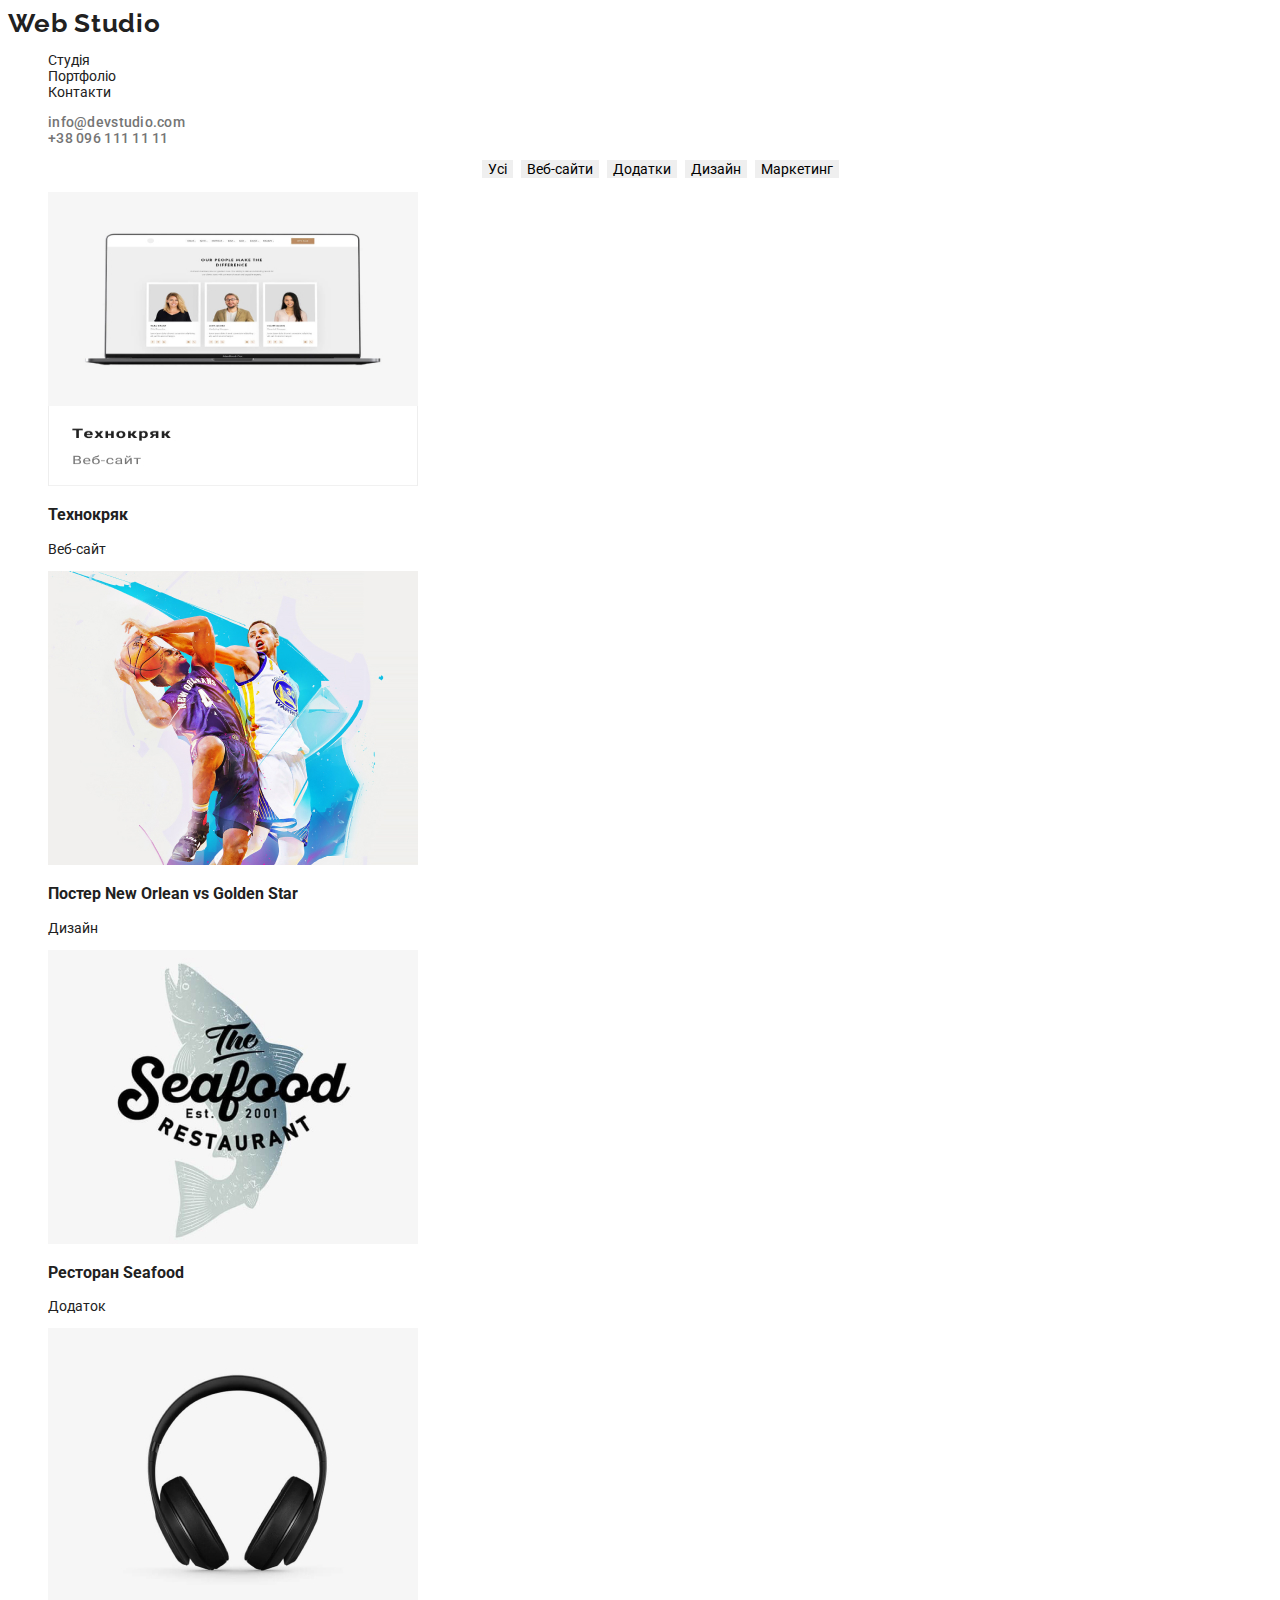
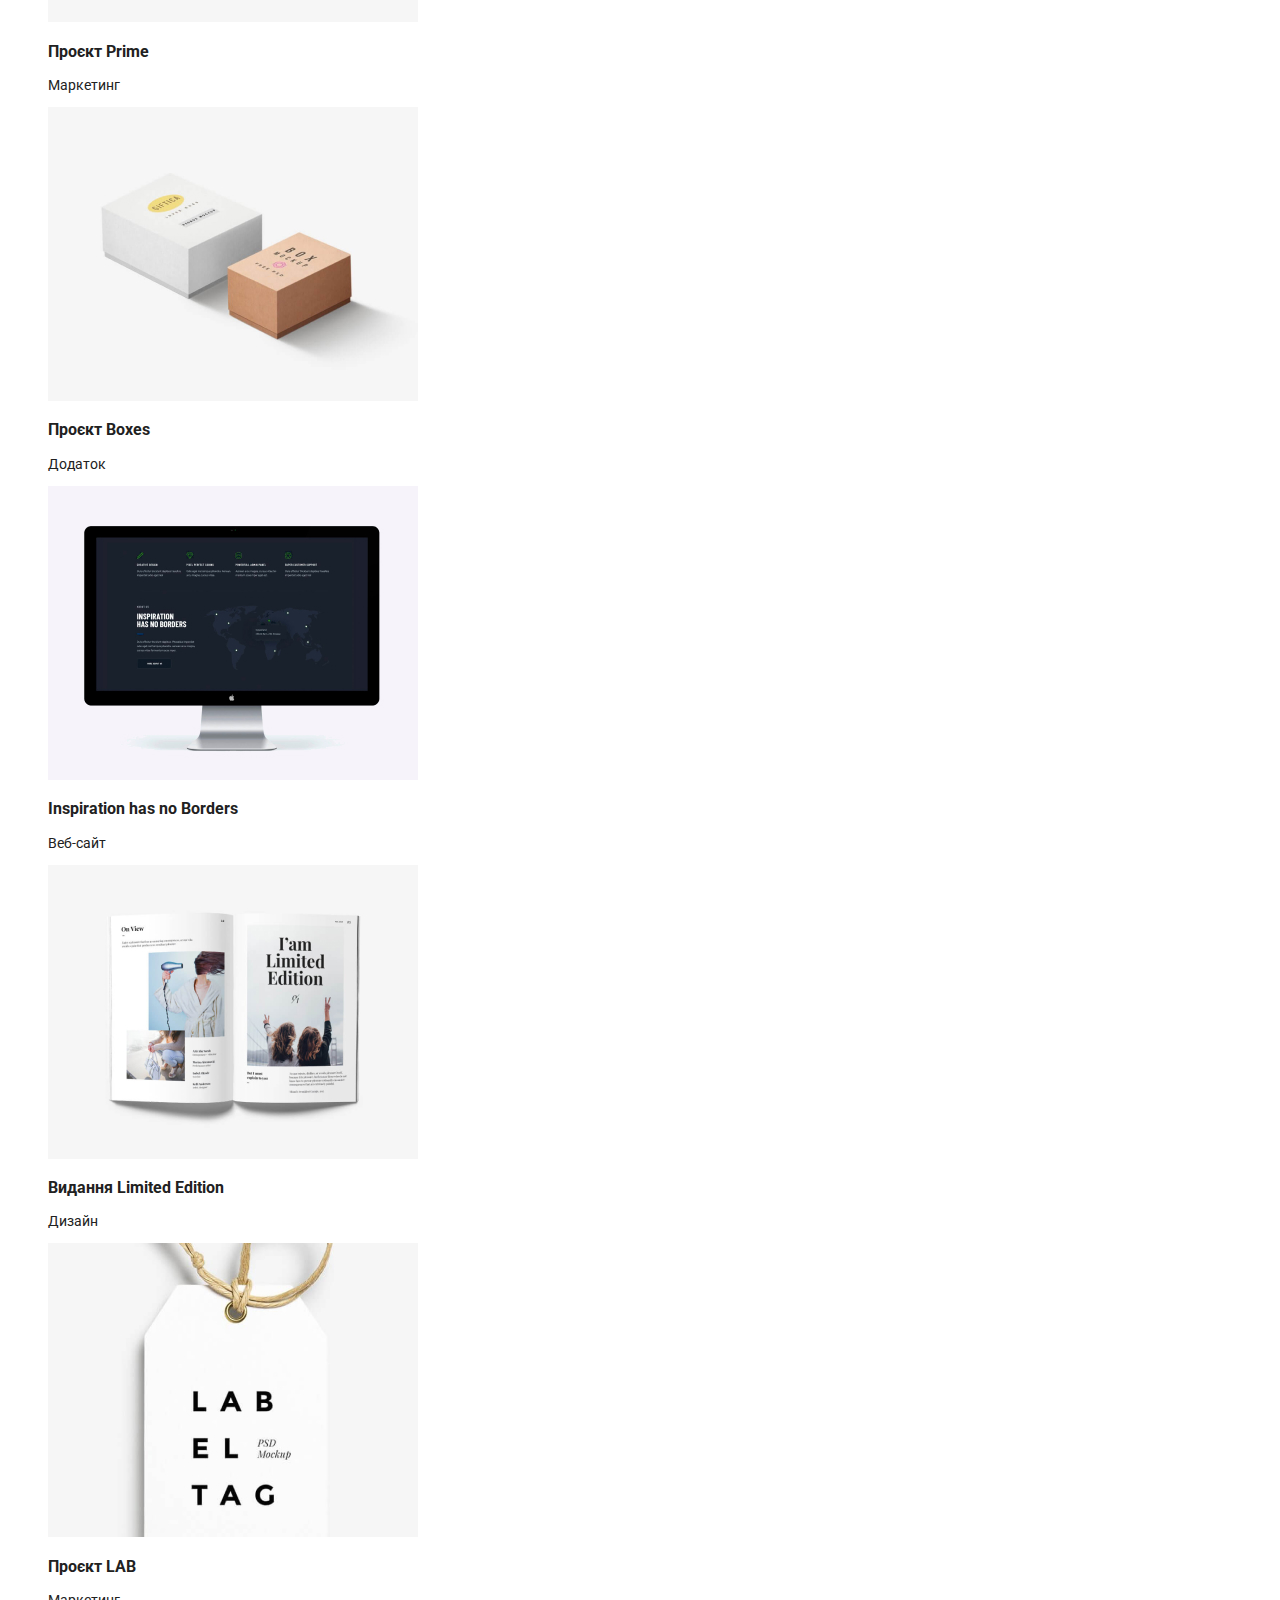
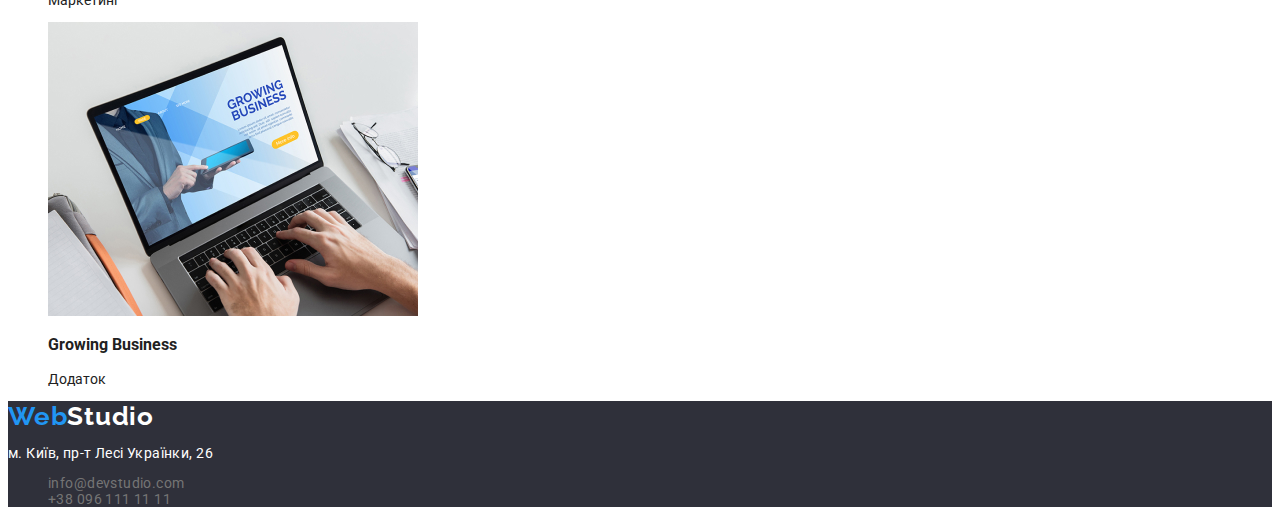
==== portfolio.html @ be7b4815 "lab22" ====
<!DOCTYPE html>
<html lang="en">
<head>
    <meta charset="UTF-8">
    <meta name="viewport" content="width=device-width, initial-scale=1.0">
    <title>Портфоліо</title>
    <link rel="preconnect" href="https://fonts.googleapis.com">
    <link rel="preconnect" href="https://fonts.gstatic.com" crossorigin>
    <link href="https://fonts.googleapis.com/css2?family=Raleway:wght@700&family=Roboto:wght@400;500;700;900&display=swap" rel="stylesheet">
    <link rel="stylesheet" href="css/styles.css">
    </head>
<body>
    <header class="header">
        <a href="index.html" class="header-logo">
            <span>Web</span>
            <span>Studio</span>
        </a>
        <nav>
            <ul class="pages-list">
                <li class="page-element">
                    <a href="index.html">Студія</a>
                </li>
                <li class="page-element">
                    <a href="portfolio.html">Портфоліо</a>
                </li>
                <li class="page-element">
                    <a href="contacts.html">Контакти</a>
                </li>
            </ul>
        </nav>
        <ul class="contacts-info">
            <li>
                <a href="mailto:info@devcare.ua">info@devstudio.com</a>
            </li>
            <li>
                <a href="tel:+380961111111">+38 096 111 11 11</a>
            </li>
        </ul>
    </header>
    <main>
        <section>
            <ul class="button-list">
                <li class="button-list-element">
                    <button type="button" class="button-list-buttons">Усі</button>
                </li>
                <li class="button-list-element">
                    <button type="button" class="button-list-buttons">Веб-сайти</button>
                </li>
                <li class="button-list-element">
                    <button type="button" class="button-list-buttons">Додатки</button>
                </li>
                <li class="button-list-element">
                    <button type="button" class="button-list-buttons">Дизайн</button>
                </li>
                <li class="button-list-element">
                    <button type="button" class="button-list-buttons">Маркетинг</button>
                </li>
            </ul>
            <ul class="projects-list">
                <li class="projects-list-element">
                    <img class="projects-list-img" src="img/techno.jpg" alt="Технокряк" width="370" height="294">
                    <h3 class="projects-list-title">Технокряк</h3>
                    <p class="projects-list-text">Веб-сайт</p>
                </li>
                <li class="projects-list-element">
                    <img class="projects-list-img" src="img/neworlean.jpg" alt="Постер" width="370" height="294">
                    <h3 class="projects-list-title">Постер New Orlean vs Golden Star</h3>
                    <p class="projects-list-text">Дизайн</p>
                </li>
                <li class="projects-list-element">
                    <img class="projects-list-img" src="img/seafood.jpg" alt="Seafood" width="370" height="294">
                    <h3 class="projects-list-title">Ресторан Seafood</h3>
                    <p class="projects-list-text">Додаток</p>
                </li>
                <li class="projects-list-element">
                    <img class="projects-list-img" src="img/prime.jpg" alt="Prime" width="370" height="294">
                    <h3 class="projects-list-title">Проєкт Prime</h3>
                    <p class="projects-list-text">Маркетинг</p>
                </li>
                <li class="projects-list-element">
                    <img class="projects-list-img" src="img/boxes.jpg" alt="Boxes" width="370" height="294">
                    <h3 class="projects-list-title">Проєкт Boxes</h3>
                    <p class="projects-list-text">Додаток</p>
                </li>
                <li class="projects-list-element">
                    <img class="projects-list-img" src="img/inspiration.jpg" alt="InspirationHasNoBorders" width="370" height="294">
                    <h3 class="projects-list-title">Inspiration has no Borders</h3>
                    <p class="projects-list-text">Веб-сайт</p>
                </li>
                <li class="projects-list-element">
                    <img class="projects-list-img" src="img/limited.jpg" alt="Limited edition" width="370" height="294">
                    <h3 class="projects-list-title">Видання Limited Edition</h3>
                    <p class="projects-list-text">Дизайн</p>
                </li>
                <li class="projects-list-element">
                    <img class="projects-list-img" src="img/lab.jpg" alt="LAB" width="370" height="294">
                    <h3 class="projects-list-title">Проєкт LAB</h3>
                    <p class="projects-list-text">Маркетинг</p>
                </li>
                <li class="projects-list-element">
                    <img class="projects-list-img" src="img/growing.jpg" alt="GrowingBusiness" width="370" height="294">
                    <h3 class="projects-list-title">Growing Business</h3>
                    <p class="projects-list-text">Додаток</p>
                </li>
            </ul>
        </section>
    </main>
    <footer class="footer">
        <a href="index.html" class="footer-logo">
            Web<span>Studio</span>
        </a>
        <address>
            <p class="address">м. Київ, пр-т Лесі Українки, 26</p>
            <ul>
                <li class="footer-contacts">
                    <a href="mailto:info@devstudio.com">info@devstudio.com</a>
                </li>
                <li class="footer-contacts">
                    <a href="tel:+380961111111">+38 096 111 11 11</a>
                </li>
            </ul>
        </address>
    </footer>
</body>
</html>
---- css/styles.css ----
:root {
    --black: #212121;
    --white: #ffffff;
    --footer_color: #2f303a;
    --blue: #2196f3;
    --grey: #757575;
    --like_white: #f5f4fa;
    --fonts: "Roboto";
}

body {
    font-family: var(--fonts), sans-serif;
    color: var(--black);
    font-style: normal;
    line-height: normal;
    font-size: 14px;
    font-weight: 400;
}

li {
    list-style-type: none;
}

address {
    font-style: normal;
}

button {
    font: inherit;
    cursor: pointer;
}

a {
    text-decoration: none;
    color: inherit;
}

.contacts-info {
    color: var(--grey);
    font-weight: 500;
    letter-spacing: 0.02em;

    a {
        transition: color 300ms ease-in-out;
    }

    a:hover, a:focus {
        color: var(--blue);
    }
}

.link-list {
    a {
        color:var(--black);
        font-weight: 500;
        transition: color 300ms ease-in-out;
        letter-spacing: 0.02em;
    }
    a:hover, a:focus {
        color: var(--blue);
    }
}
.sec1 {
    background-color: var(--footer_color);
}

.header-logo {
    color: var(--blue);
    > span {
        color: var(--black);
    }
    font-family: Raleway, sans-serif;
    font-size: 26px;
    font-weight: 700;
    letter-spacing: 0.03em;
}

.main-sec1-title {
    color: var(--white);
    text-align: center;
    font-size: 44px;
    font-weight: 900;
    line-height: 1.36;
    letter-spacing: 0.06em;
    text-transform: uppercase;
}

.order-button {
    color: var(--white);
    font-size: 16px;
    font-weight: 700;
    border: none;
    line-height: 30px;
    letter-spacing: 0.96px;
    border-radius: 4px;
    background: var(--blue);
    box-shadow: 0px 4px 4px 0px rgba(0, 0, 0, 0.15);
}

.details-list-title {
    color: var(--black);
    font-weight: 700;
    letter-spacing: 0.03em;
    text-transform: uppercase;
}

.details-list-text {
    color: var(--grey);
    line-height: 24px;
    letter-spacing: 0.03em;
}

.activities-title {
    text-align: center;
    font-size: 36px;
    font-weight: 700;
    letter-spacing: 0.03em;
}

.members {
    background: var(--like_white);
}

.members-title {
    color: var(--black);
    font-weight: 700;
    font-size: 36px;
    letter-spacing: 0.03em;
}

.member-name{
    text-align: center;
    font-size: 16px;
    font-weight: 500;
    letter-spacing: 0.03em;
}

.member-spec{
    color: var(--grey);
    text-align: center;
    font-size: 16px;
    letter-spacing: 0.03em;
}

.button-list {
    display: flex;
    justify-content: center;
    gap: 8px;
    align-items: center;
    
    .button-list-element {
        color: var(--black);
        background-color: var(--like_white);
    }

        button {
            transition: color 300ms ease-in-out, background-color 300ms ease-in-out;
            border: none;
        }
        button:hover, a:focus {
            color: var(--white);
            background-color: var(--blue);
        }
    }


.button-list-element {
    color: var(--black);
    background: var(--like_white);

    button {
        transition: color 300ms ease-in-out, background-color 300ms ease-in-out;
        border: none;   
    }
    button:hover, a:focus {
        color: var(--white);
        background-color: var(--blue);
}

.buton-list-buttons {
    text-align: center;
    font-size: 16px;
    font-weight: 500;
    padding: 6px 22px;
    line-height: 162.5%;
    letter-spacing: 0.03em;
    }
}

.project-list-element {
    border: 1px solid #EEE;
    background: var(--white);
}

.project-list-title {
    font-weight: 700;
    letter-spacing: 0.06em;
}

.project-list-text {
    color: var(--grey);
    line-height: 24px;
    letter-spacing: 0.03em;
}

.footer {
    background-color: var(--footer_color);
    
    .footer-logo {
        color: var(--blue);
        > span {
            color: var(--white);
        }
        font-family: Raleway, sans-serif;
        font-size: 26px;
        font-weight: 700;
        letter-spacing: 0.03em;
    }
    .address {
        color: var(--white);
        line-height: 115%;
        letter-spacing: 0.03em;
    }
    .footer-contacts {
        color: var(--grey);
        line-height: 16px;
        font-style: normal;
        letter-spacing: 0.03em;

        a {
            transition: color 300ms ease-in-out;
        }
        a:hover, a:focus {
            color: var(--blue);
        }
    }
}
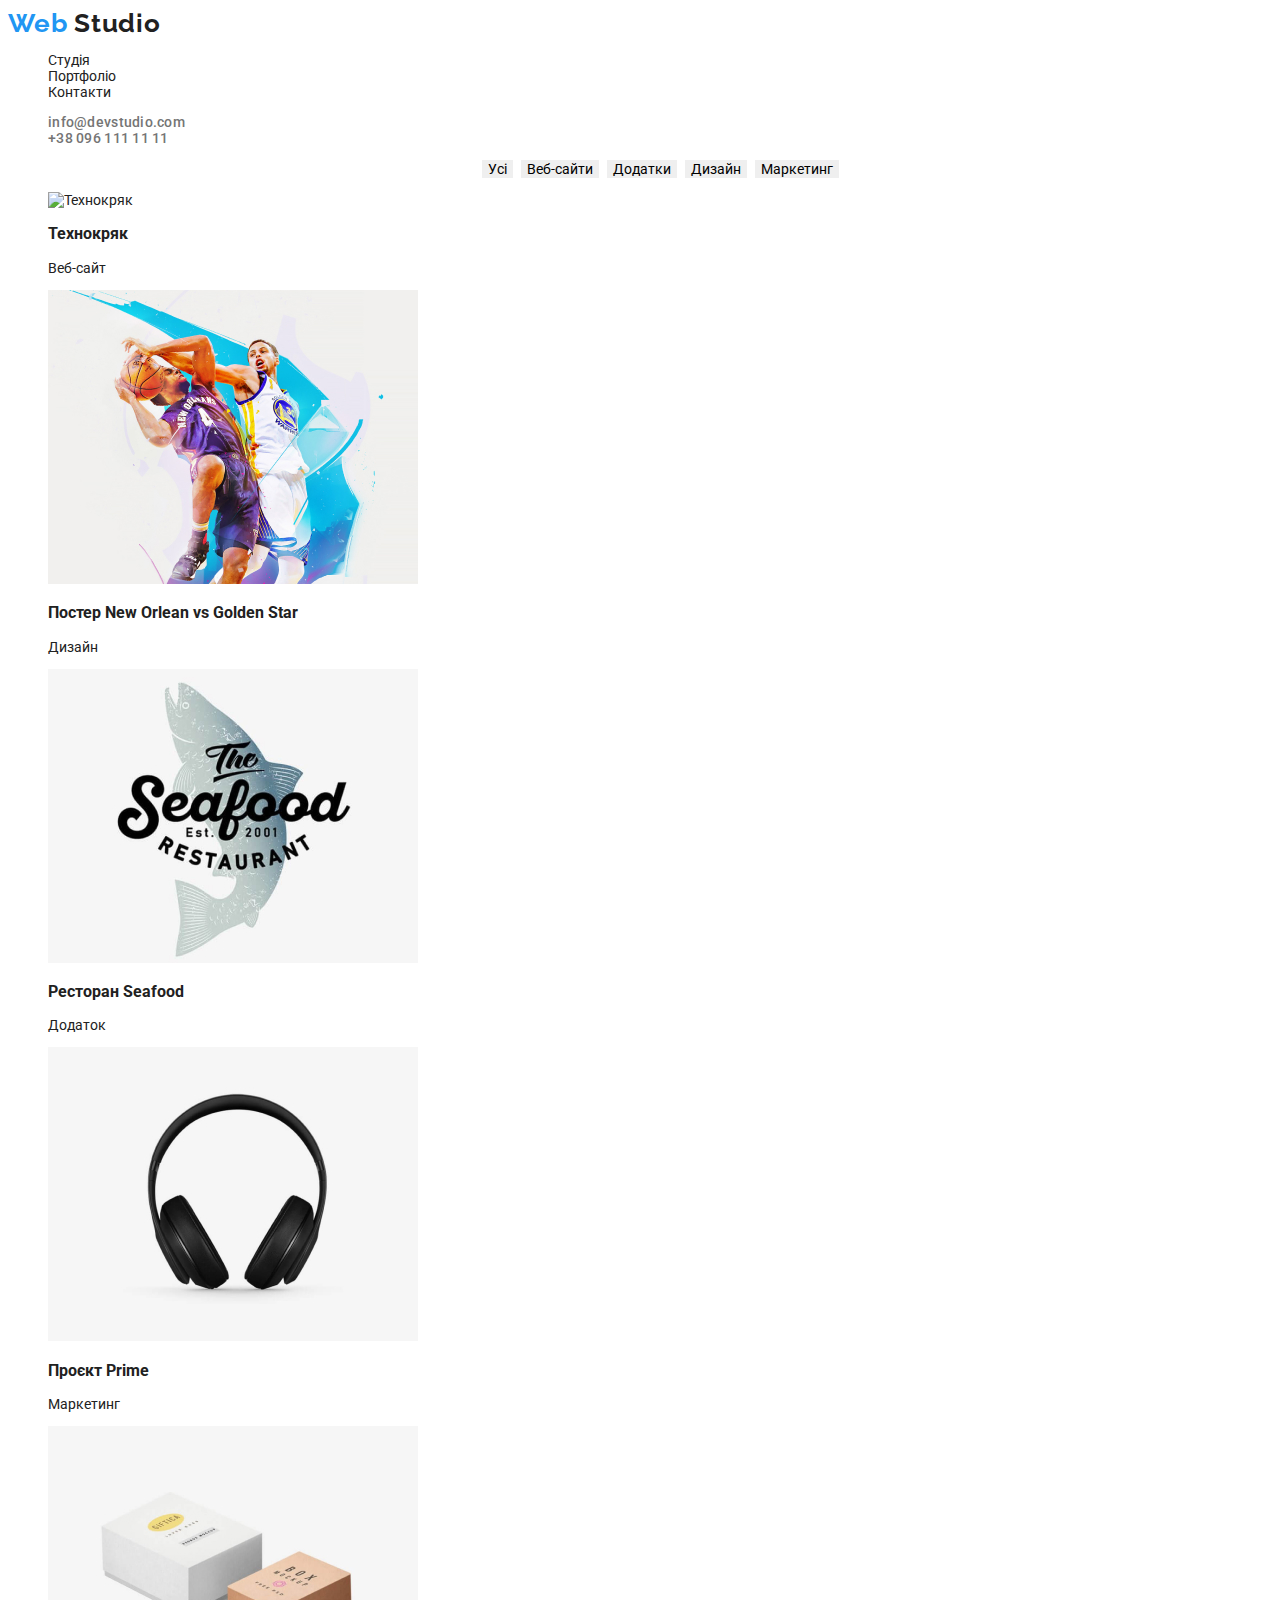
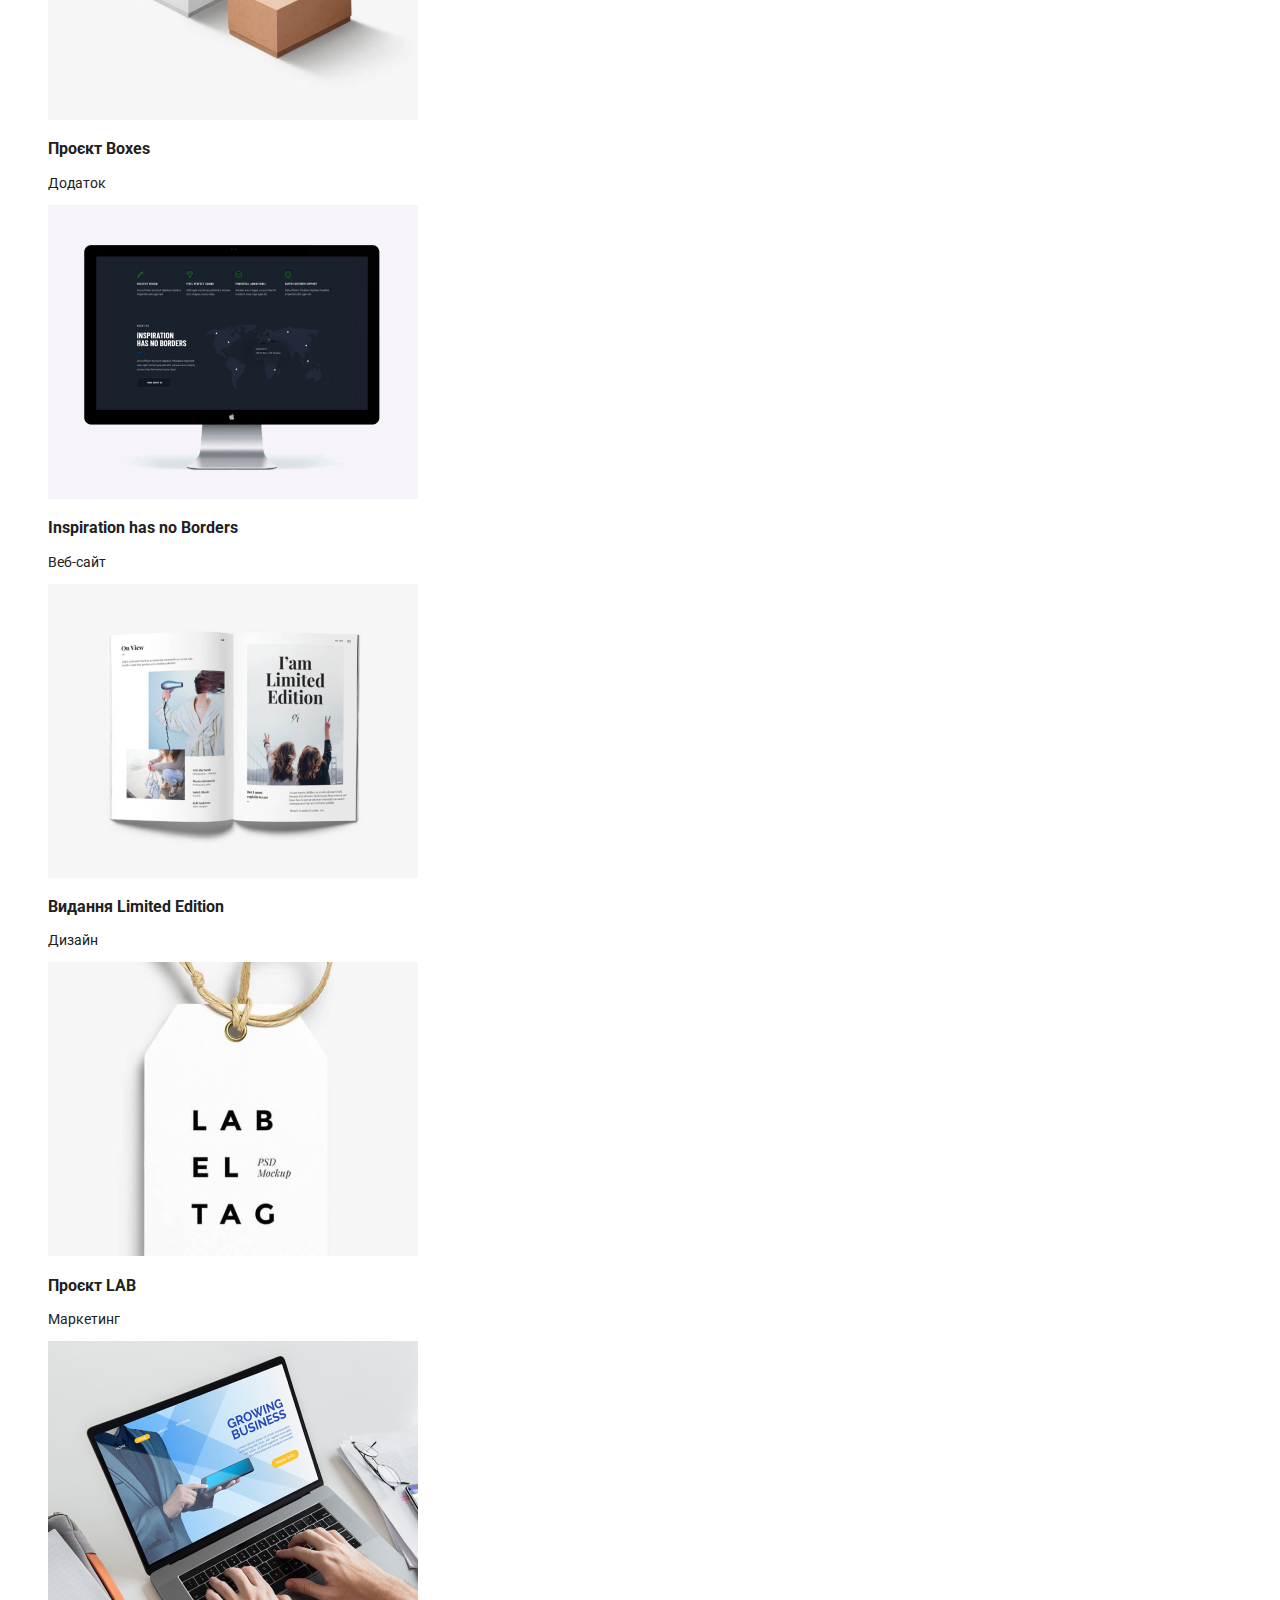
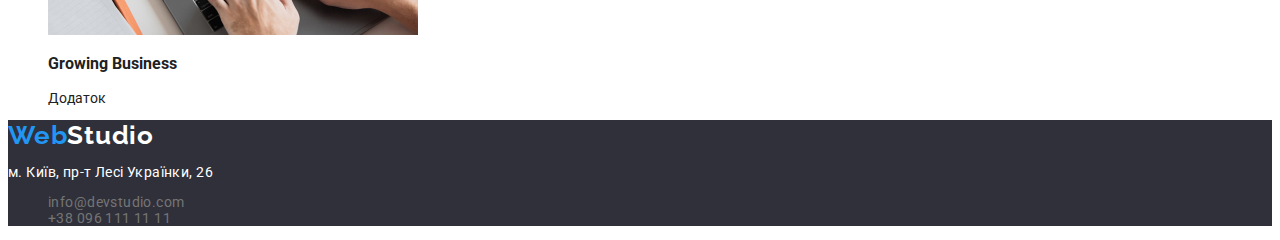
==== commit 759e5f30: "fixing-portfolio" ====
--- a/portfolio.html
+++ b/portfolio.html
@@ -12,7 +12,7 @@
 <body>
     <header class="header">
         <a href="index.html" class="header-logo">
-            <span>Web</span>
+            Web
             <span>Studio</span>
         </a>
         <nav>
@@ -58,7 +58,7 @@
             </ul>
             <ul class="projects-list">
                 <li class="projects-list-element">
-                    <img class="projects-list-img" src="img/techno.jpg" alt="Технокряк" width="370" height="294">
+                    <img class="projects-list-img" src="img/technoo.jpg" alt="Технокряк" width="370" height="294">
                     <h3 class="projects-list-title">Технокряк</h3>
                     <p class="projects-list-text">Веб-сайт</p>
                 </li>
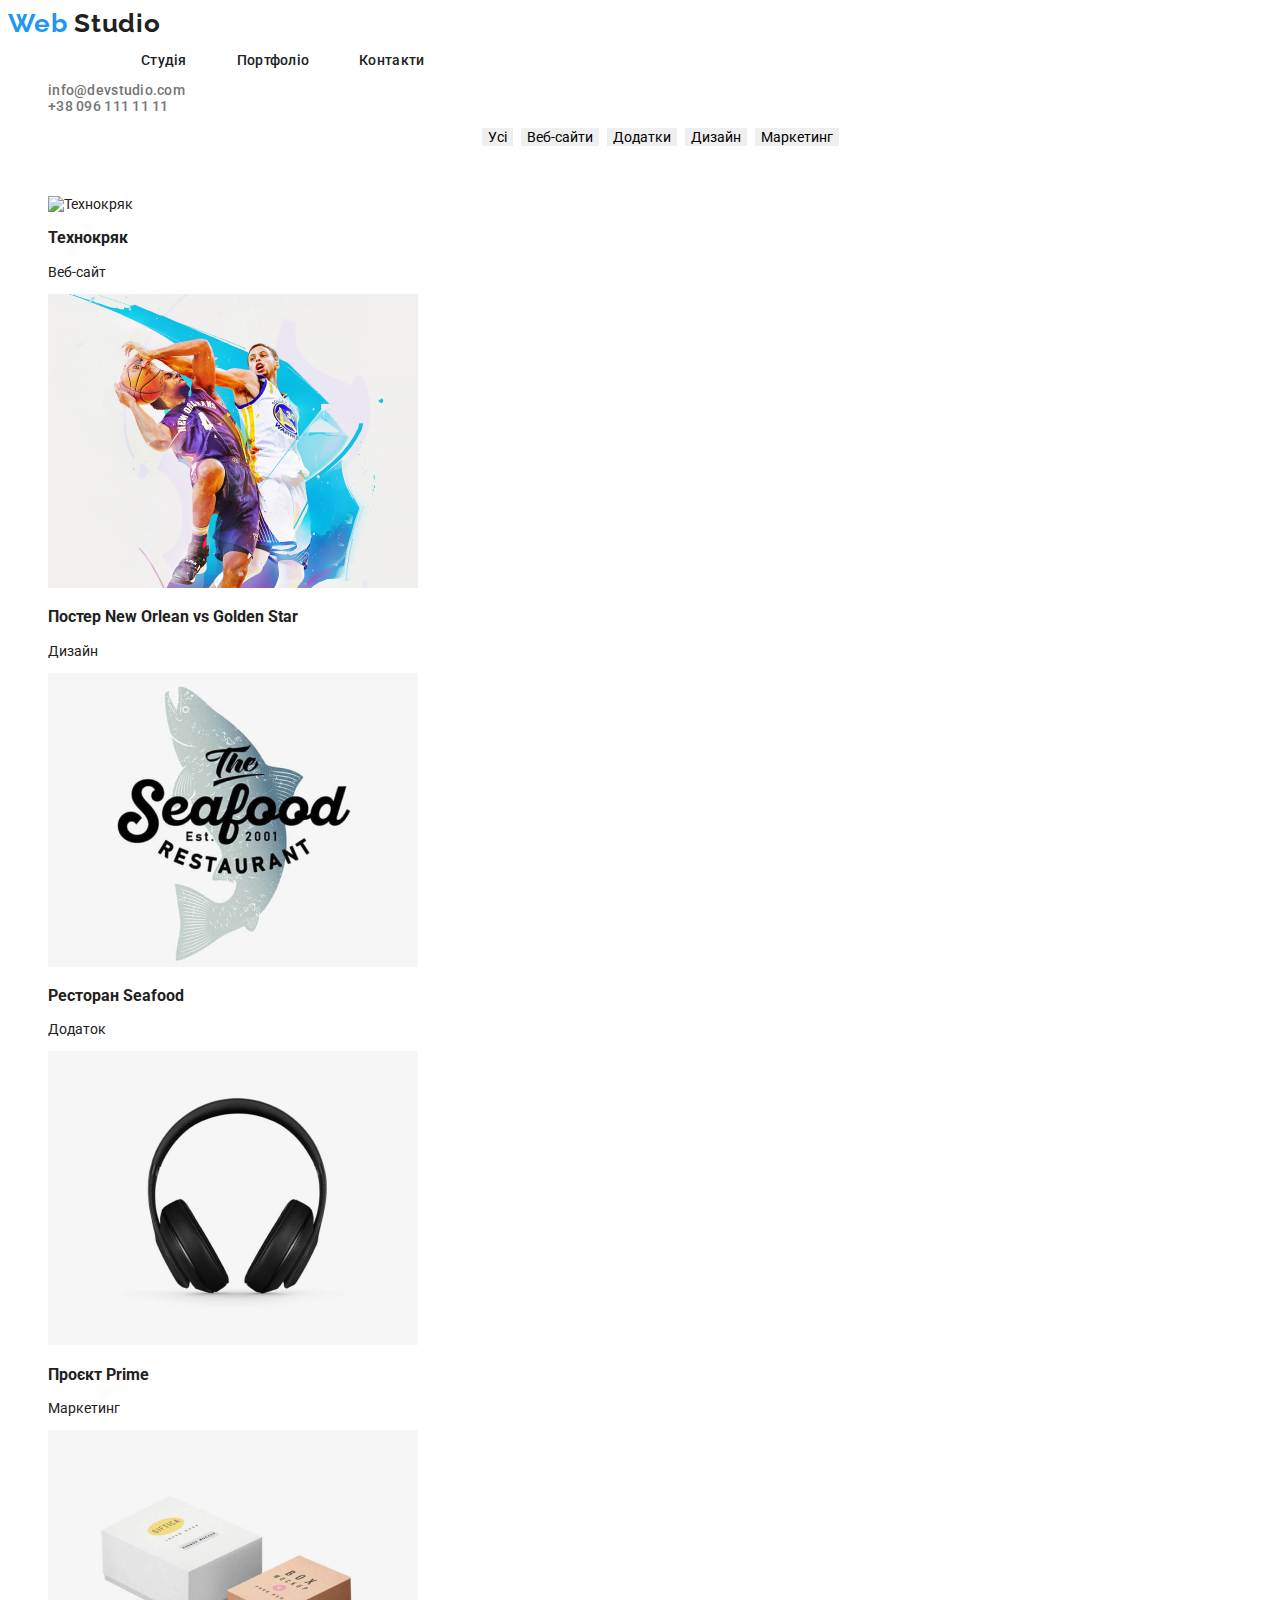
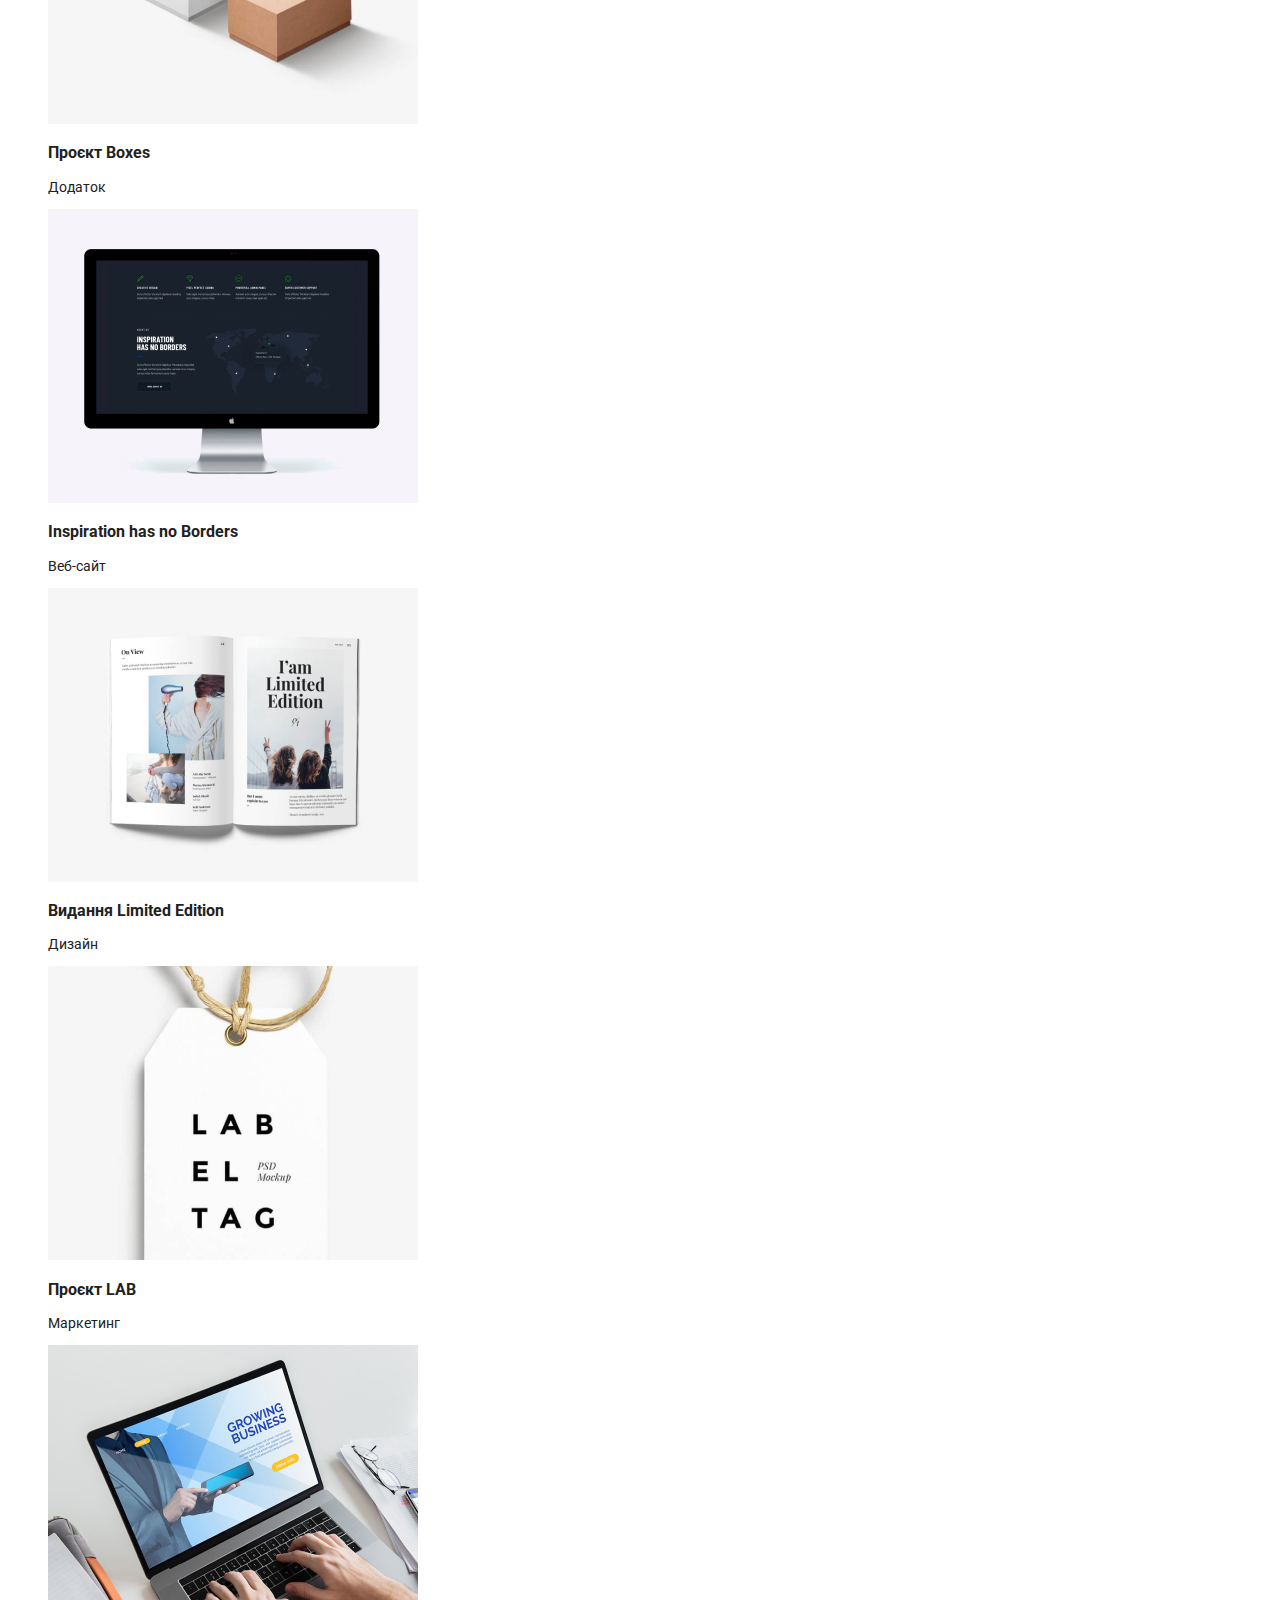
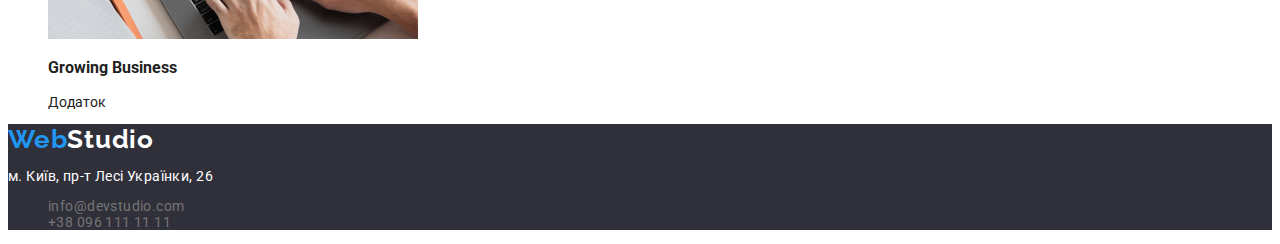
==== commit 7a0f7a6a: "some-changes" ====
--- a/portfolio.html
+++ b/portfolio.html
@@ -17,13 +17,13 @@
         </a>
         <nav>
             <ul class="pages-list">
-                <li class="page-element">
+                <li class="page-link">
                     <a href="index.html">Студія</a>
                 </li>
-                <li class="page-element">
+                <li class="page-link">
                     <a href="portfolio.html">Портфоліо</a>
                 </li>
-                <li class="page-element">
+                <li class="page-link">
                     <a href="contacts.html">Контакти</a>
                 </li>
             </ul>
--- a/css/styles.css
+++ b/css/styles.css
@@ -49,9 +49,14 @@
     }
 }
 
-.link-list {
+.pages-list {
+    display: flex;
+    gap: 50px;
+    margin-left: 93px;
+}
+
+.page-link {
     a {
-        color:var(--black);
         font-weight: 500;
         transition: color 300ms ease-in-out;
         letter-spacing: 0.02em;
@@ -90,16 +95,18 @@
     font-size: 16px;
     font-weight: 700;
     border: none;
-    line-height: 30px;
-    letter-spacing: 0.96px;
+    line-height: 1.875;
+    letter-spacing: 0.06em;
     border-radius: 4px;
     background: var(--blue);
     box-shadow: 0px 4px 4px 0px rgba(0, 0, 0, 0.15);
+    padding: 10px 24px;
+    transition: background-color 0.5s;
 }
 
 .details-list-title {
-    color: var(--black);
-    font-weight: 700;
+    font-weight: 700;
+    font-size: 14px;
     letter-spacing: 0.03em;
     text-transform: uppercase;
 }
@@ -122,7 +129,6 @@
 }
 
 .members-title {
-    color: var(--black);
     font-weight: 700;
     font-size: 36px;
     letter-spacing: 0.03em;
@@ -147,9 +153,9 @@
     justify-content: center;
     gap: 8px;
     align-items: center;
+    margin-bottom: 50px;
     
     .button-list-element {
-        color: var(--black);
         background-color: var(--like_white);
     }
 
@@ -165,7 +171,6 @@
 
 
 .button-list-element {
-    color: var(--black);
     background: var(--like_white);
 
     button {
@@ -178,11 +183,14 @@
 }
 
 .buton-list-buttons {
-    text-align: center;
+    color: var(--black);
+    background: var(--like_white);
+    text-align: center;
+    border-radius: 4px;
     font-size: 16px;
     font-weight: 500;
     padding: 6px 22px;
-    line-height: 162.5%;
+    line-height: 1.62;
     letter-spacing: 0.03em;
     }
 }
@@ -193,13 +201,18 @@
 }
 
 .project-list-title {
-    font-weight: 700;
+    color: var(--black);
+    font-size: 18px;
+    font-weight: 700;
+    line-height: 2;
     letter-spacing: 0.06em;
+    margin-bottom: 4px;
 }
 
 .project-list-text {
     color: var(--grey);
-    line-height: 24px;
+    font-size: 16px;;
+    line-height: 1.875;
     letter-spacing: 0.03em;
 }
 
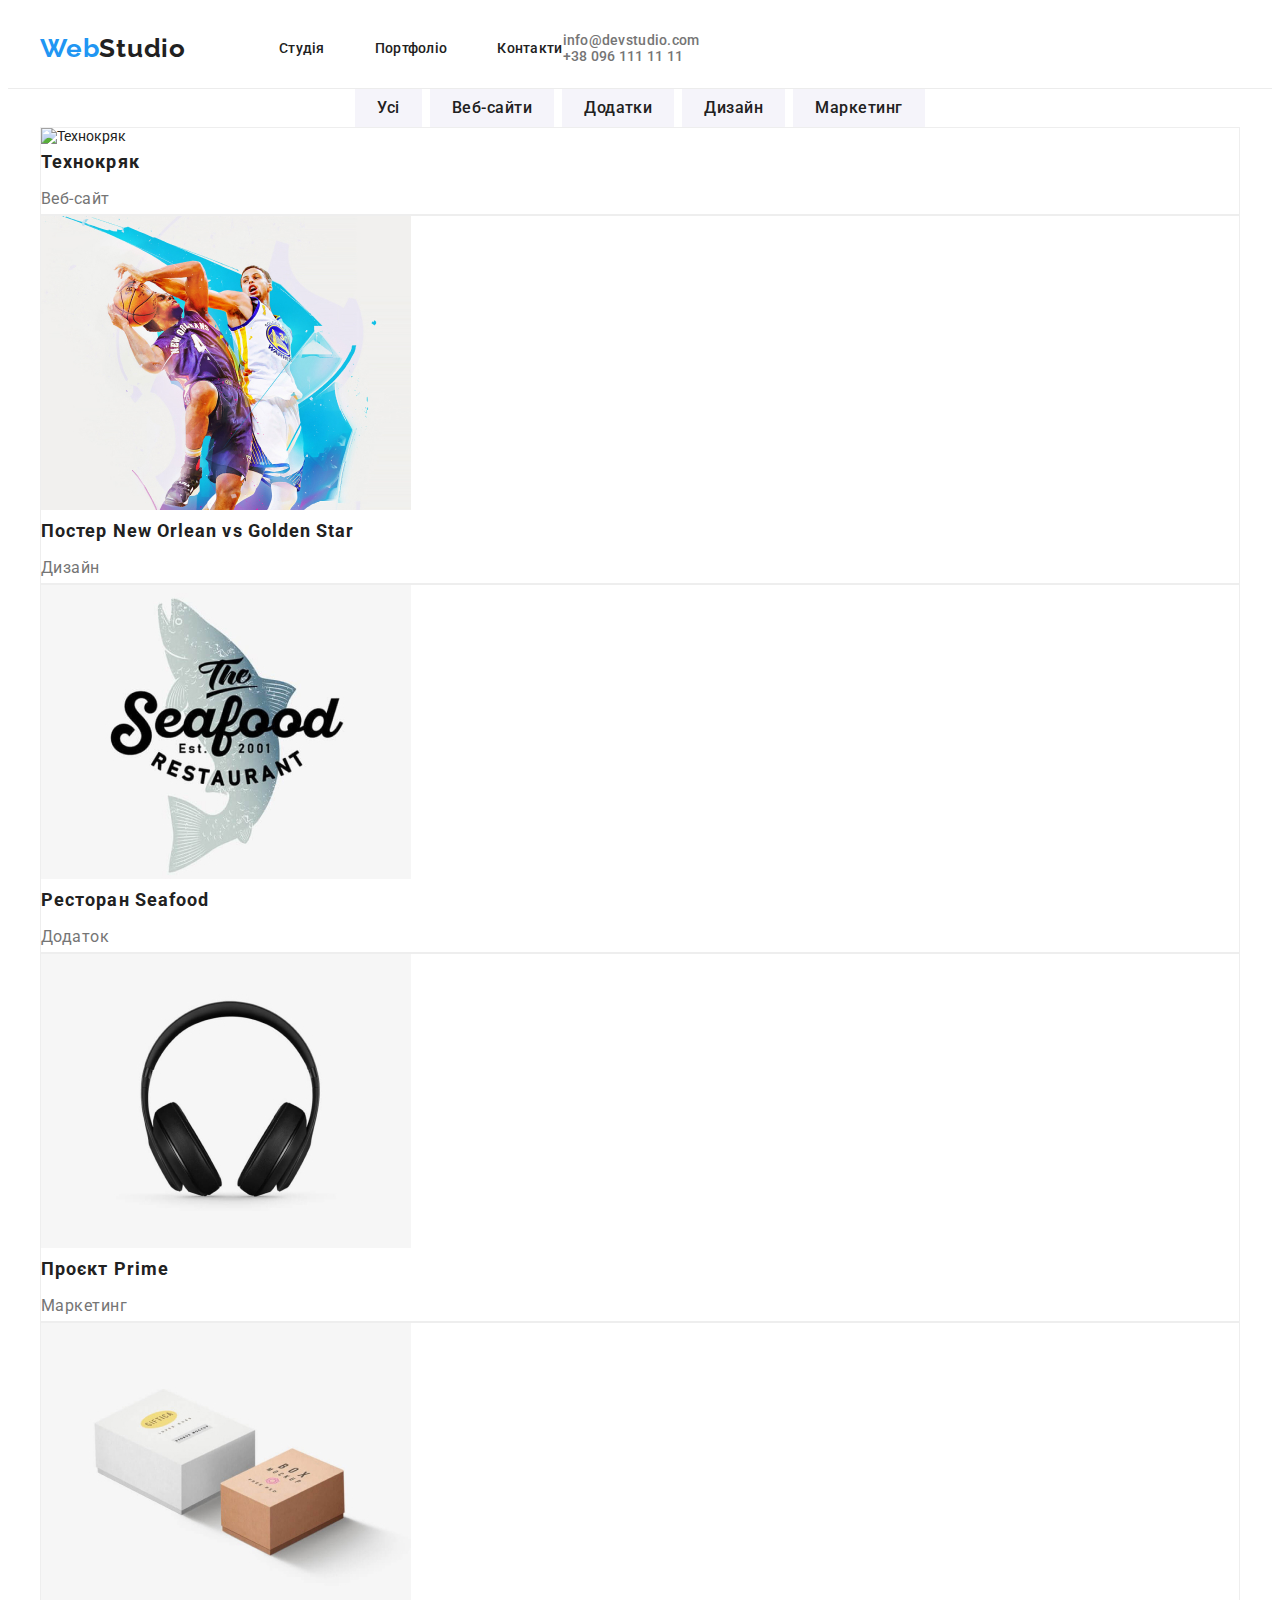
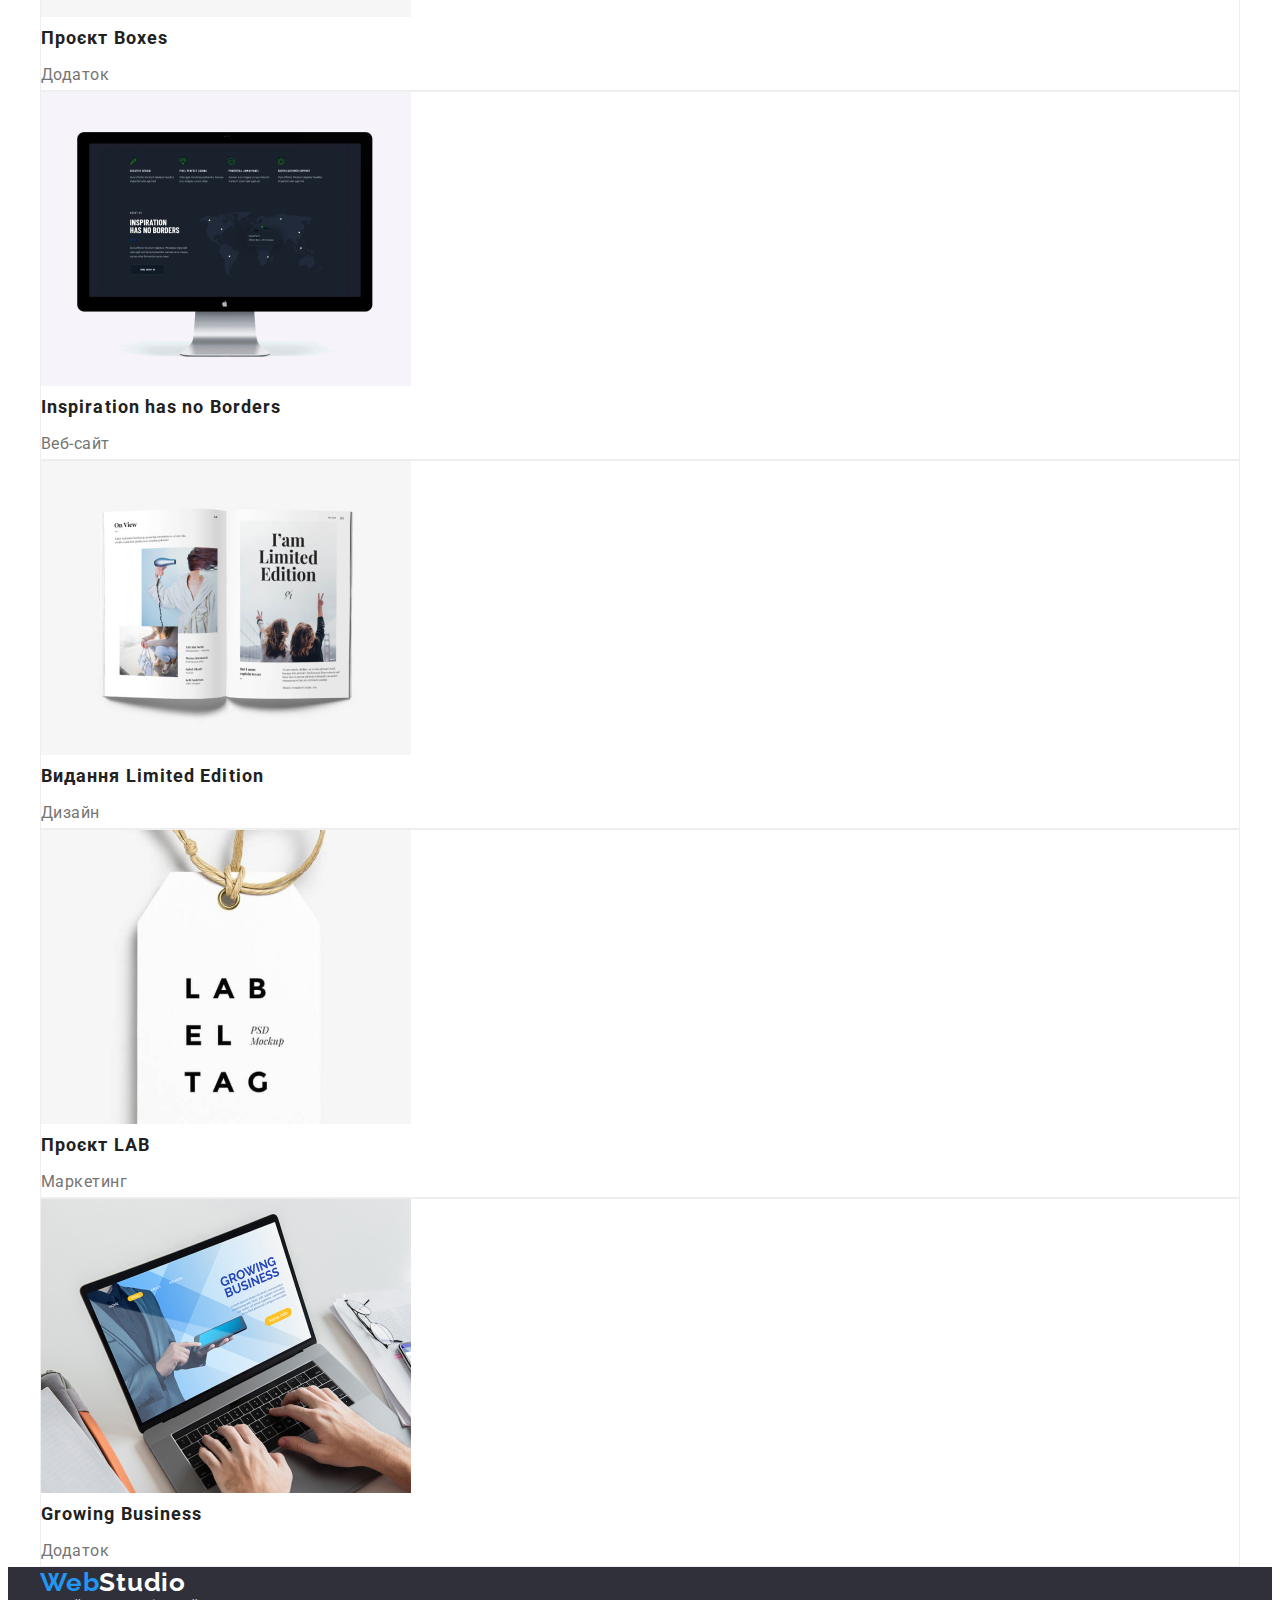
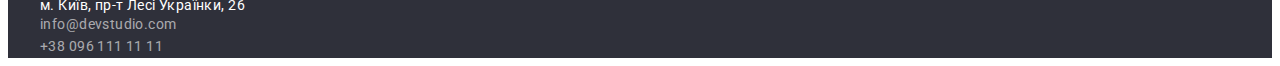
==== commit 1f578e96: "starting lab3" ====
--- a/portfolio.html
+++ b/portfolio.html
@@ -8,12 +8,13 @@
     <link rel="preconnect" href="https://fonts.gstatic.com" crossorigin>
     <link href="https://fonts.googleapis.com/css2?family=Raleway:wght@700&family=Roboto:wght@400;500;700;900&display=swap" rel="stylesheet">
     <link rel="stylesheet" href="css/styles.css">
+    <link rel="stylesheet" href="node_modules/modern-normalize/modern-normalize.css">   
     </head>
 <body>
     <header class="header">
+        <div class="container">
         <a href="index.html" class="header-logo">
-            Web
-            <span>Studio</span>
+            Web<span>Studio</span>
         </a>
         <nav>
             <ul class="pages-list">
@@ -36,9 +37,11 @@
                 <a href="tel:+380961111111">+38 096 111 11 11</a>
             </li>
         </ul>
+        </div>
     </header>
     <main>
         <section>
+            <div class="container">
             <ul class="button-list">
                 <li class="button-list-element">
                     <button type="button" class="button-list-buttons">Усі</button>
@@ -103,9 +106,11 @@
                     <p class="projects-list-text">Додаток</p>
                 </li>
             </ul>
+            </div>
         </section>
     </main>
     <footer class="footer">
+        <div class="container">
         <a href="index.html" class="footer-logo">
             Web<span>Studio</span>
         </a>
@@ -120,6 +125,7 @@
                 </li>
             </ul>
         </address>
+        </div>
     </footer>
 </body>
 </html>--- a/css/styles.css
+++ b/css/styles.css
@@ -7,7 +7,7 @@
     --like_white: #f5f4fa;
     --fonts: "Roboto";
 }
-
+    
 body {
     font-family: var(--fonts), sans-serif;
     color: var(--black);
@@ -17,6 +17,15 @@
     font-weight: 400;
 }
 
+h1, h2, h3, h4, p {
+    margin: 0;
+}
+
+ul, ol {
+    margin: 0;
+    padding: 0;
+}
+
 li {
     list-style-type: none;
 }
@@ -33,6 +42,26 @@
 a {
     text-decoration: none;
     color: inherit;
+}
+
+.container {
+    width: 1200px;
+    padding-left: 15px;
+    padding-right: 15px;
+    margin-left: auto;
+    margin-right: auto;
+}
+
+.header {
+    height: 80px;
+    display: flex;
+    align-items: center;
+    border-bottom: 1px solid #ececec;
+}
+
+.header .container {
+    display: flex;
+    align-items: center;
 }
 
 .contacts-info {
@@ -113,7 +142,8 @@
 
 .details-list-text {
     color: var(--grey);
-    line-height: 24px;
+    font-size: 14px;
+    line-height: 1.71;
     letter-spacing: 0.03em;
 }
 
@@ -153,36 +183,39 @@
     justify-content: center;
     gap: 8px;
     align-items: center;
-    margin-bottom: 50px;
-    
+
     .button-list-element {
-        background-color: var(--like_white);
-    }
-
-        button {
-            transition: color 300ms ease-in-out, background-color 300ms ease-in-out;
-            border: none;
-        }
-        button:hover, a:focus {
-            color: var(--white);
-            background-color: var(--blue);
-        }
-    }
+    background-color: var(--like_white);
+    color: var(--black);
+}
+
+button {
+    transition: color 300ms ease-in-out, background-color 300ms ease-in-out;
+    border: none;
+}
+
+button:hover, a:focus {
+    color: var(--white);
+    background-color: var(--blue);
+}
+}
 
 
 .button-list-element {
     background: var(--like_white);
-
-    button {
-        transition: color 300ms ease-in-out, background-color 300ms ease-in-out;
-        border: none;   
-    }
-    button:hover, a:focus {
-        color: var(--white);
-        background-color: var(--blue);
-}
-
-.buton-list-buttons {
+    color: var(--black);
+}
+
+button {
+    transition: color 300ms ease-in-out, background-color 300ms ease-in-out;
+    border: none;
+}
+
+button:hover, a:focus {
+    color: var(--white);
+}
+
+.button-list-buttons {
     color: var(--black);
     background: var(--like_white);
     text-align: center;
@@ -192,16 +225,16 @@
     padding: 6px 22px;
     line-height: 1.62;
     letter-spacing: 0.03em;
-    }
-}
-
-.project-list-element {
+}
+
+
+
+.projects-list-element {
     border: 1px solid #EEE;
     background: var(--white);
 }
 
-.project-list-title {
-    color: var(--black);
+.projects-list-title {
     font-size: 18px;
     font-weight: 700;
     line-height: 2;
@@ -209,7 +242,7 @@
     margin-bottom: 4px;
 }
 
-.project-list-text {
+.projects-list-text {
     color: var(--grey);
     font-size: 16px;;
     line-height: 1.875;
@@ -235,8 +268,8 @@
         letter-spacing: 0.03em;
     }
     .footer-contacts {
-        color: var(--grey);
-        line-height: 16px;
+        color: rgba(255,255,255,0.6);
+        line-height: 1.6;
         font-style: normal;
         letter-spacing: 0.03em;
 
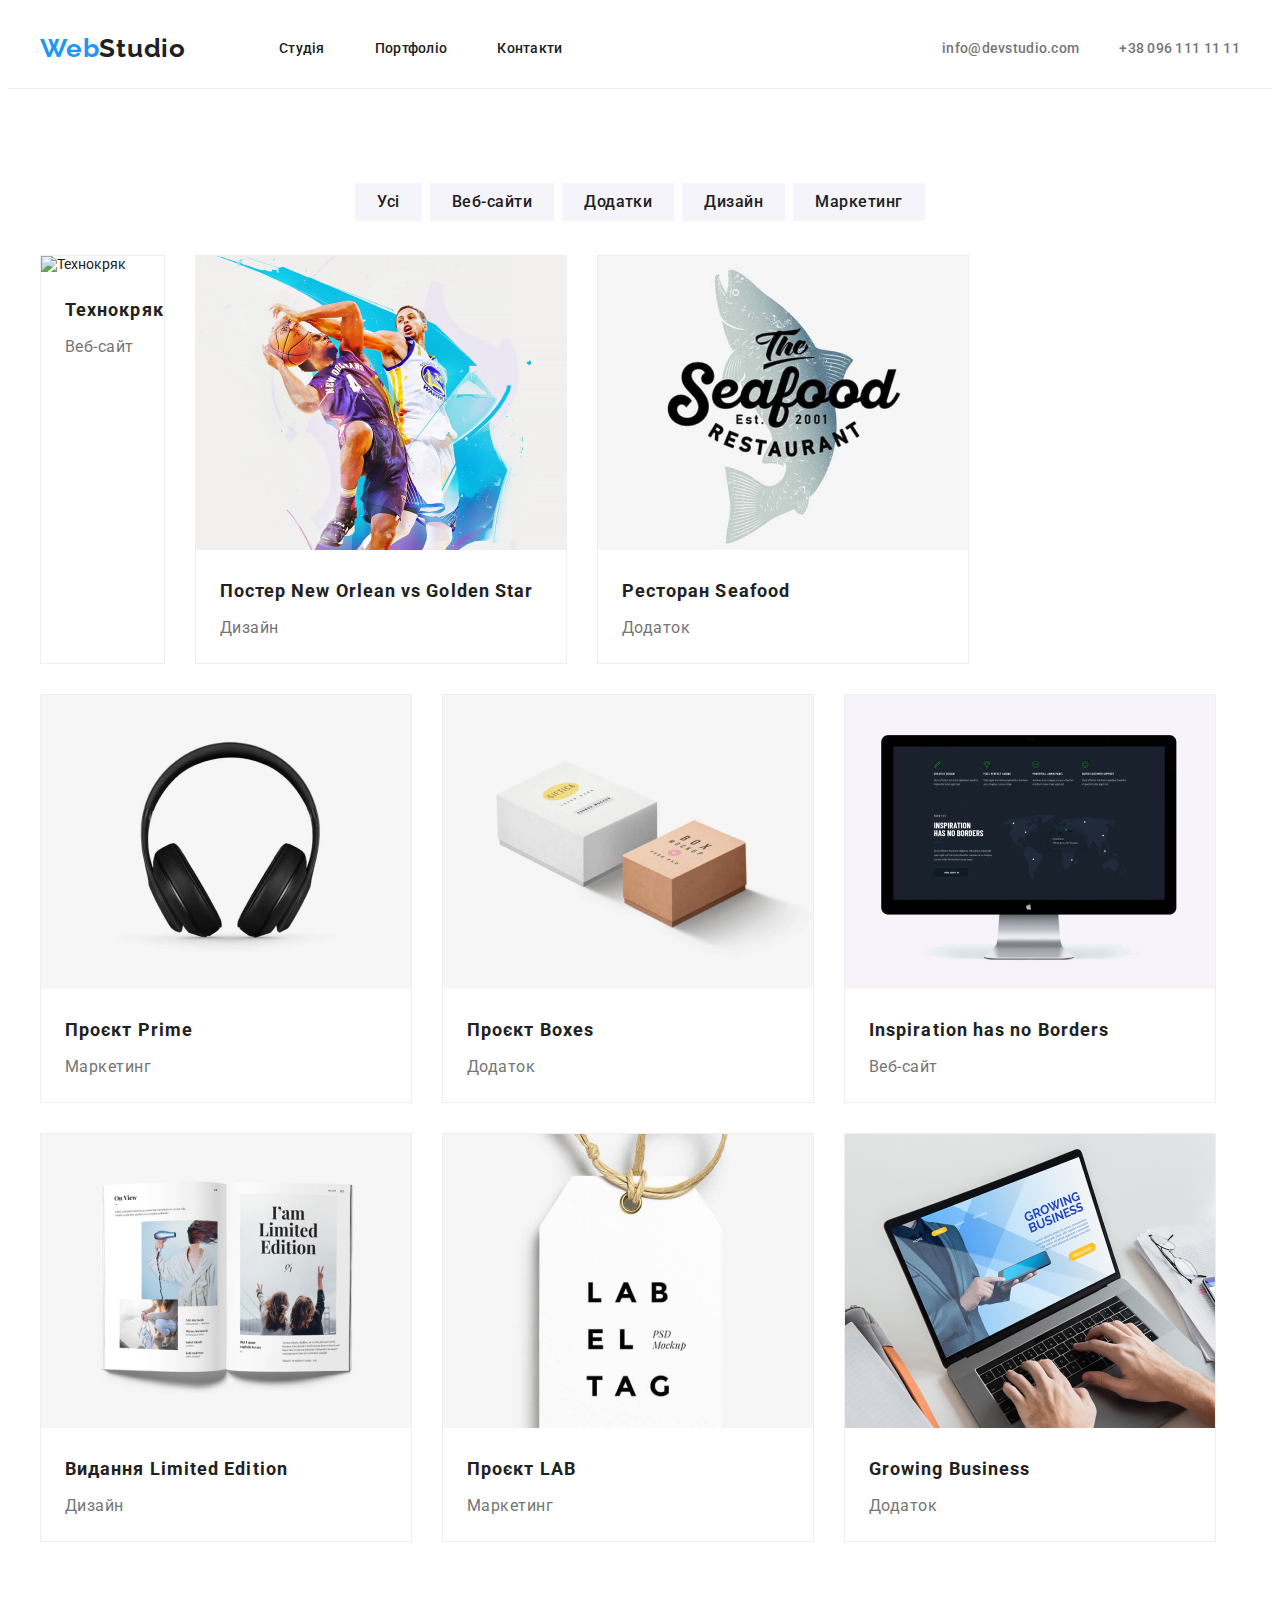
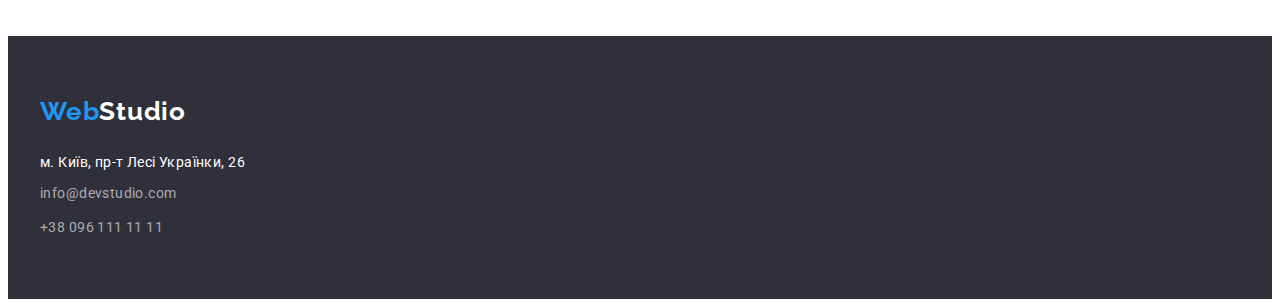
==== commit 62001ef1: "1st changes from lab3" ====
--- a/portfolio.html
+++ b/portfolio.html
@@ -8,7 +8,7 @@
     <link rel="preconnect" href="https://fonts.gstatic.com" crossorigin>
     <link href="https://fonts.googleapis.com/css2?family=Raleway:wght@700&family=Roboto:wght@400;500;700;900&display=swap" rel="stylesheet">
     <link rel="stylesheet" href="css/styles.css">
-    <link rel="stylesheet" href="node_modules/modern-normalize/modern-normalize.css">   
+    <link rel="stylesheet" href="css/modern-normalize.css">   
     </head>
 <body>
     <header class="header">
@@ -62,48 +62,66 @@
             <ul class="projects-list">
                 <li class="projects-list-element">
                     <img class="projects-list-img" src="img/technoo.jpg" alt="Технокряк" width="370" height="294">
+                    <div class="project-info">
                     <h3 class="projects-list-title">Технокряк</h3>
                     <p class="projects-list-text">Веб-сайт</p>
+                    </div>
                 </li>
                 <li class="projects-list-element">
                     <img class="projects-list-img" src="img/neworlean.jpg" alt="Постер" width="370" height="294">
+                    <div class="project-info">
                     <h3 class="projects-list-title">Постер New Orlean vs Golden Star</h3>
                     <p class="projects-list-text">Дизайн</p>
+                    </div>
                 </li>
                 <li class="projects-list-element">
                     <img class="projects-list-img" src="img/seafood.jpg" alt="Seafood" width="370" height="294">
+                    <div class="project-info">
                     <h3 class="projects-list-title">Ресторан Seafood</h3>
                     <p class="projects-list-text">Додаток</p>
+                    </div>
                 </li>
                 <li class="projects-list-element">
                     <img class="projects-list-img" src="img/prime.jpg" alt="Prime" width="370" height="294">
+                    <div class="project-info">
                     <h3 class="projects-list-title">Проєкт Prime</h3>
                     <p class="projects-list-text">Маркетинг</p>
+                    </div>
                 </li>
                 <li class="projects-list-element">
                     <img class="projects-list-img" src="img/boxes.jpg" alt="Boxes" width="370" height="294">
+                    <div class="project-info">
                     <h3 class="projects-list-title">Проєкт Boxes</h3>
                     <p class="projects-list-text">Додаток</p>
+                    </div>
                 </li>
                 <li class="projects-list-element">
                     <img class="projects-list-img" src="img/inspiration.jpg" alt="InspirationHasNoBorders" width="370" height="294">
+                    <div class="project-info">
                     <h3 class="projects-list-title">Inspiration has no Borders</h3>
                     <p class="projects-list-text">Веб-сайт</p>
+                    </div>
                 </li>
                 <li class="projects-list-element">
                     <img class="projects-list-img" src="img/limited.jpg" alt="Limited edition" width="370" height="294">
+                    <div class="project-info">
                     <h3 class="projects-list-title">Видання Limited Edition</h3>
                     <p class="projects-list-text">Дизайн</p>
+                    </div>
                 </li>
                 <li class="projects-list-element">
                     <img class="projects-list-img" src="img/lab.jpg" alt="LAB" width="370" height="294">
+                    <div class="project-info">
                     <h3 class="projects-list-title">Проєкт LAB</h3>
                     <p class="projects-list-text">Маркетинг</p>
+                    </div>
                 </li>
                 <li class="projects-list-element">
                     <img class="projects-list-img" src="img/growing.jpg" alt="GrowingBusiness" width="370" height="294">
+                    <div class="project-info">
                     <h3 class="projects-list-title">Growing Business</h3>
                     <p class="projects-list-text">Додаток</p>
+                    </div>
                 </li>
             </ul>
             </div>
--- a/css/styles.css
+++ b/css/styles.css
@@ -9,7 +9,7 @@
 }
     
 body {
-    font-family: var(--fonts), sans-serif;
+           font-family: var(--fonts), sans-serif;
     color: var(--black);
     font-style: normal;
     line-height: normal;
@@ -49,7 +49,7 @@
     padding-left: 15px;
     padding-right: 15px;
     margin-left: auto;
-    margin-right: auto;
+    margin-right: auto; 
 }
 
 .header {
@@ -64,11 +64,19 @@
     align-items: center;
 }
 
+.header nav {
+    margin-left: 93px;
+}
+
 .contacts-info {
+    display: flex;
+    margin-left: auto;
+    gap: 40px;
     color: var(--grey);
     font-weight: 500;
     letter-spacing: 0.02em;
 
+
     a {
         transition: color 300ms ease-in-out;
     }
@@ -78,10 +86,18 @@
     }
 }
 
+
 .pages-list {
     display: flex;
     gap: 50px;
-    margin-left: 93px;
+
+    a {
+        transition: color 300ms ease-in-out;
+    }
+
+    a:hover, a:focus {
+        color: var(--blue);
+    }
 }
 
 .page-link {
@@ -96,6 +112,10 @@
 }
 .sec1 {
     background-color: var(--footer_color);
+    height: 600px;
+    display: flex;
+    align-items: center;
+    text-align: center;
 }
 
 .header-logo {
@@ -117,6 +137,8 @@
     line-height: 1.36;
     letter-spacing: 0.06em;
     text-transform: uppercase;
+    margin: auto;
+    max-width: 696px;
 }
 
 .order-button {
@@ -131,6 +153,27 @@
     box-shadow: 0px 4px 4px 0px rgba(0, 0, 0, 0.15);
     padding: 10px 24px;
     transition: background-color 0.5s;
+    cursor: pointer;
+    margin-top: 30px;
+}
+
+.order-button:hover,
+.order-button:focus {
+    background-color: var(--blue);
+}
+
+.details {
+    padding-top: 94px;
+    padding-bottom: 94px;
+}
+
+.details-list {
+    gap: 30px;
+    display: flex;
+}
+
+.details-list-element {
+    max-width: 270px;   
 }
 
 .details-list-title {
@@ -145,6 +188,12 @@
     font-size: 14px;
     line-height: 1.71;
     letter-spacing: 0.03em;
+    margin-top: 10px;
+}
+
+.activities {
+    text-align: center;
+    padding-bottom: 94px;
 }
 
 .activities-title {
@@ -152,16 +201,46 @@
     font-size: 36px;
     font-weight: 700;
     letter-spacing: 0.03em;
+    margin-bottom: 50px;
+    
+}
+
+.activities-list {
+    display: flex;
+    gap: 30px;
+    justify-content: center;
 }
 
 .members {
     background: var(--like_white);
+    text-align: center;
+    padding-bottom: 94px;
+    padding-top: 94px;
 }
 
 .members-title {
     font-weight: 700;
     font-size: 36px;
     letter-spacing: 0.03em;
+    color: var(--black);
+    text-align: center;
+    margin-bottom: 50px;
+}
+
+.members-list {
+    justify-content: center;
+    display: flex;
+    gap: 30px;
+}
+
+.member {
+    border-radius: 0px 0px 4px 4px;
+    background: var(--white);
+    box-shadow: 0px 1px 3px 0px rgba(0, 0, 0, 0.12), 0px 1px 1px 0px rgba(0, 0, 0, 0.14), 0px 2px 1px 0px rgba(0, 0, 0, 0.20);
+}
+
+.member-photo {
+    margin-bottom: 30px;
 }
 
 .member-name{
@@ -169,6 +248,7 @@
     font-size: 16px;
     font-weight: 500;
     letter-spacing: 0.03em;
+    margin-bottom: 10px;
 }
 
 .member-spec{
@@ -176,9 +256,12 @@
     text-align: center;
     font-size: 16px;
     letter-spacing: 0.03em;
+    margin-bottom: 30px;
 }
 
 .button-list {
+    padding-top: 94px;
+    margin-bottom: 34px;
     display: flex;
     justify-content: center;
     gap: 8px;
@@ -227,11 +310,26 @@
     letter-spacing: 0.03em;
 }
 
-
-
 .projects-list-element {
     border: 1px solid #EEE;
     background: var(--white);
+    max-width: 370px;
+}
+
+.projects-list-element a{
+    display: block;
+}
+
+.projects-list-img {
+    width: 100%;
+}
+
+.projects-list {
+    list-style: none;
+    display: flex;
+    flex-wrap: wrap;
+    gap: 30px;
+    padding-bottom: 94px;
 }
 
 .projects-list-title {
@@ -239,7 +337,9 @@
     font-weight: 700;
     line-height: 2;
     letter-spacing: 0.06em;
-    margin-bottom: 4px;
+    margin-bottom: 4px; 
+    margin-left: 24px;
+    margin-top: 20px;
 }
 
 .projects-list-text {
@@ -247,10 +347,23 @@
     font-size: 16px;;
     line-height: 1.875;
     letter-spacing: 0.03em;
+    margin-bottom: 20px;
+    margin-left: 24px;
+}
+
+.projects-list-element-text {
+    padding: 20px;
+    margin: 5px;
 }
 
 .footer {
     background-color: var(--footer_color);
+}
+
+.footer .container { 
+    padding-top: 60px;
+    padding-bottom: 60px;
+}
     
     .footer-logo {
         color: var(--blue);
@@ -261,11 +374,18 @@
         font-size: 26px;
         font-weight: 700;
         letter-spacing: 0.03em;
+        display: inline-block;
+        margin-bottom: 28px;
+    }
+
+    .footer address ul li:not(:last-child) {
+        margin-bottom: 12px;
     }
     .address {
         color: var(--white);
         line-height: 115%;
         letter-spacing: 0.03em;
+        margin-bottom: 12px;
     }
     .footer-contacts {
         color: rgba(255,255,255,0.6);
@@ -280,4 +400,4 @@
             color: var(--blue);
         }
     }
-}
+
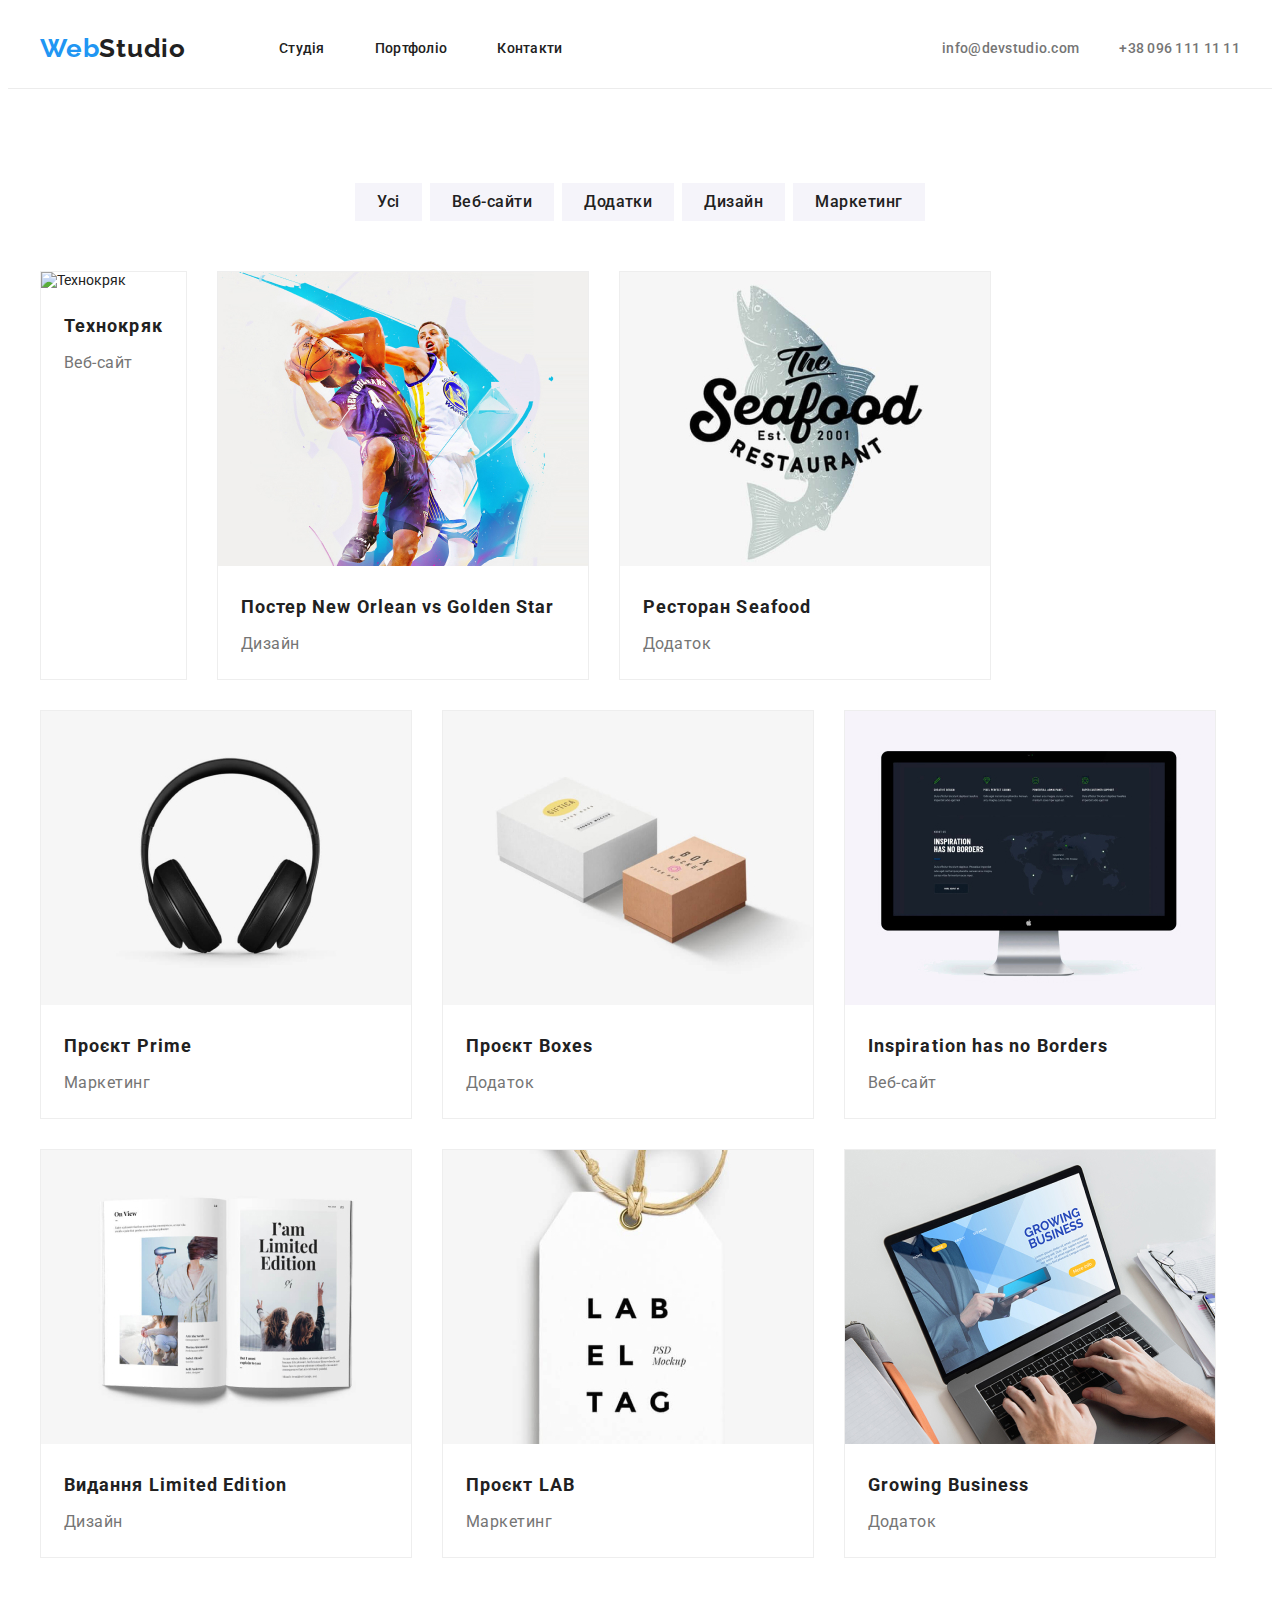
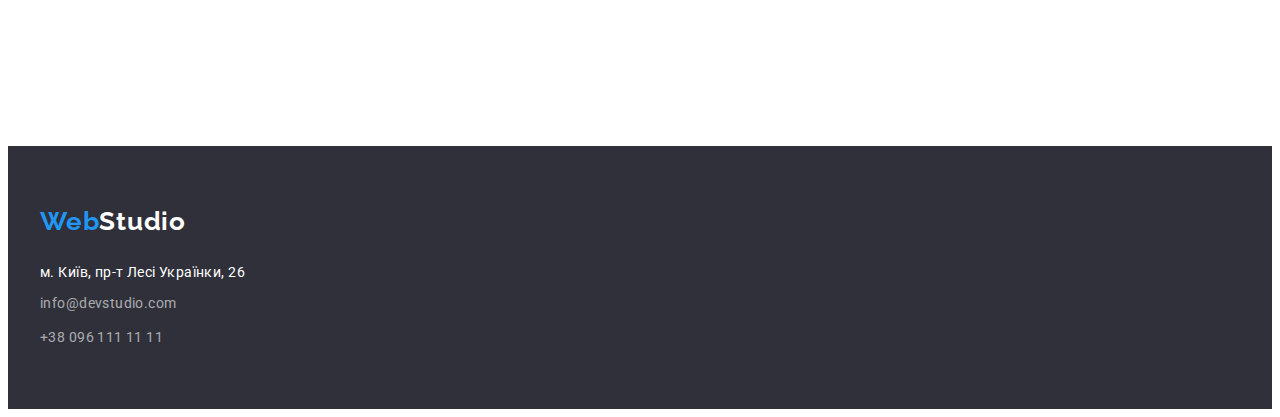
==== commit 9162e58e: "fixed bugs from lab3" ====
--- a/portfolio.html
+++ b/portfolio.html
@@ -40,7 +40,7 @@
         </div>
     </header>
     <main>
-        <section>
+        <section class="section portfolio">
             <div class="container">
             <ul class="button-list">
                 <li class="button-list-element">
--- a/css/styles.css
+++ b/css/styles.css
@@ -218,6 +218,10 @@
     padding-top: 94px;
 }
 
+.members-info {
+    padding-bottom: 30px;
+}
+
 .members-title {
     font-weight: 700;
     font-size: 36px;
@@ -256,12 +260,10 @@
     text-align: center;
     font-size: 16px;
     letter-spacing: 0.03em;
-    margin-bottom: 30px;
-}
-
-.button-list {
-    padding-top: 94px;
-    margin-bottom: 34px;
+}
+
+.button-list {  
+    margin-bottom: 50px;
     display: flex;
     justify-content: center;
     gap: 8px;
@@ -332,14 +334,16 @@
     padding-bottom: 94px;
 }
 
+.project-info {
+    padding: 20px 23px;
+}
+
 .projects-list-title {
     font-size: 18px;
     font-weight: 700;
     line-height: 2;
     letter-spacing: 0.06em;
-    margin-bottom: 4px; 
-    margin-left: 24px;
-    margin-top: 20px;
+    margin-bottom: 4px;         
 }
 
 .projects-list-text {
@@ -347,8 +351,6 @@
     font-size: 16px;;
     line-height: 1.875;
     letter-spacing: 0.03em;
-    margin-bottom: 20px;
-    margin-left: 24px;
 }
 
 .projects-list-element-text {
@@ -401,3 +403,9 @@
         }
     }
 
+    .portfolio {
+        padding-bottom: 94px;
+        padding-top: 94px;
+    }
+    
+    
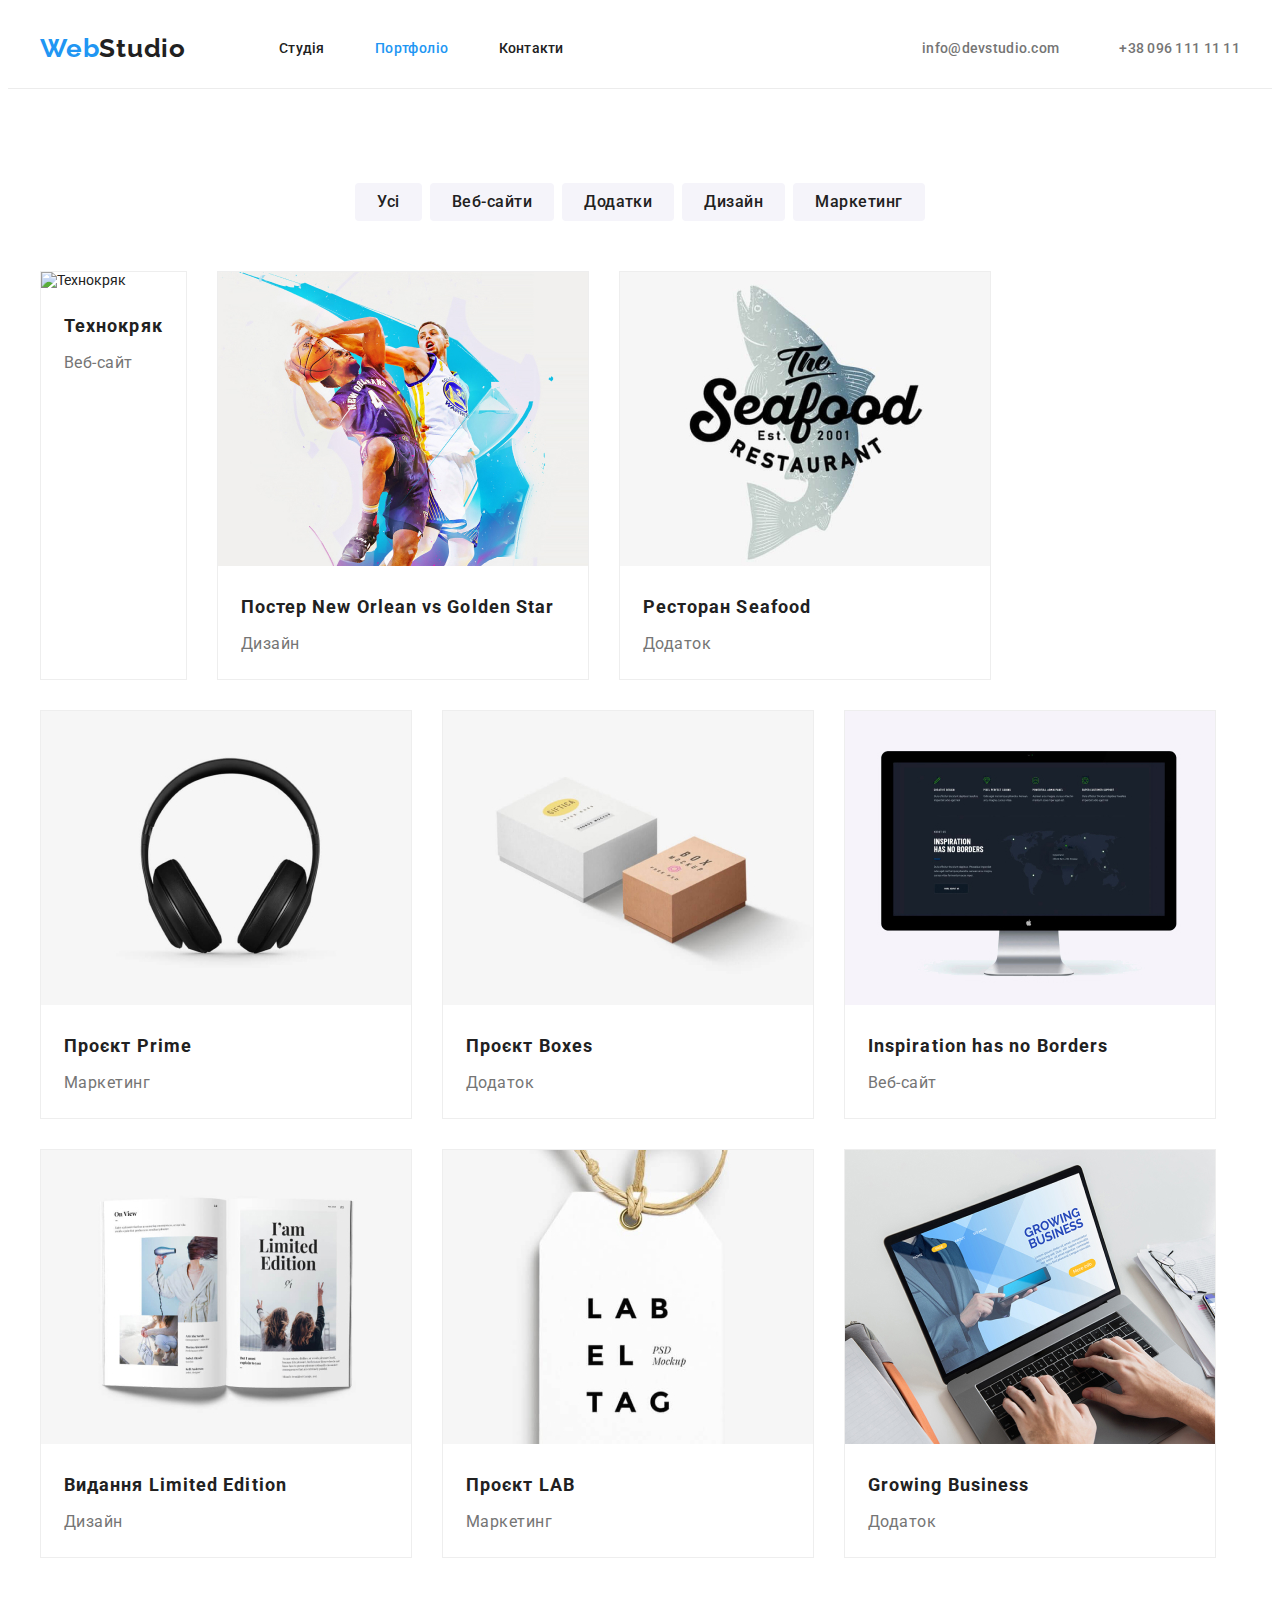
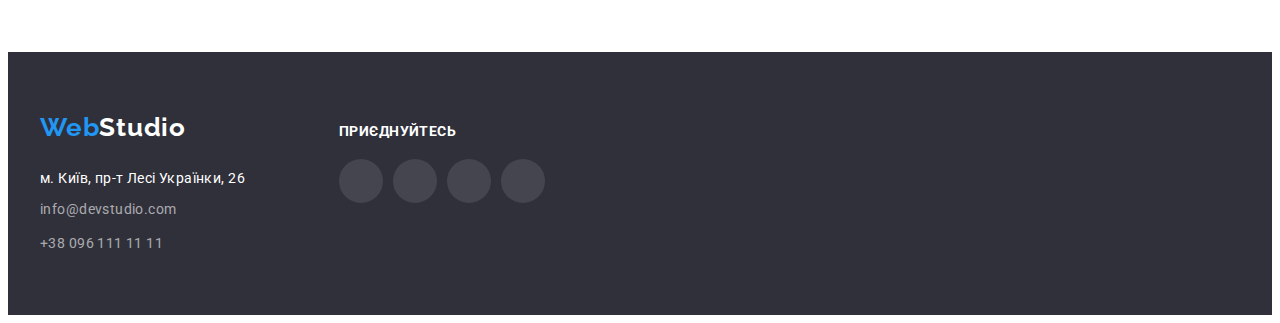
==== commit 44d48a26: "last changes" ====
--- a/portfolio.html
+++ b/portfolio.html
@@ -1,149 +1,340 @@
 <!DOCTYPE html>
 <html lang="en">
-<head>
-    <meta charset="UTF-8">
-    <meta name="viewport" content="width=device-width, initial-scale=1.0">
-    <title>Портфоліо</title>
-    <link rel="preconnect" href="https://fonts.googleapis.com">
-    <link rel="preconnect" href="https://fonts.gstatic.com" crossorigin>
-    <link href="https://fonts.googleapis.com/css2?family=Raleway:wght@700&family=Roboto:wght@400;500;700;900&display=swap" rel="stylesheet">
-    <link rel="stylesheet" href="css/styles.css">
-    <link rel="stylesheet" href="css/modern-normalize.css">   
+    <head>
+        <meta charset="UTF-8" />
+        <meta name="viewport" content="width=device-width, initial-scale=1.0" />
+        <title>Портфоліо</title>
+        <link rel="preconnect" href="https://fonts.googleapis.com" />
+        <link rel="preconnect" href="https://fonts.gstatic.com" crossorigin />
+        <link
+            href="https://fonts.googleapis.com/css2?family=Raleway:wght@700&family=Roboto:wght@400;500;700;900&display=swap"
+            rel="stylesheet"
+        />
+        <link rel="stylesheet" href="css/styles.css" />
+        <link rel="stylesheet" href="css/modern-normalize.css" />
     </head>
-<body>
-    <header class="header">
-        <div class="container">
-        <a href="index.html" class="header-logo">
-            Web<span>Studio</span>
-        </a>
-        <nav>
-            <ul class="pages-list">
-                <li class="page-link">
-                    <a href="index.html">Студія</a>
-                </li>
-                <li class="page-link">
-                    <a href="portfolio.html">Портфоліо</a>
-                </li>
-                <li class="page-link">
-                    <a href="contacts.html">Контакти</a>
-                </li>
-            </ul>
-        </nav>
-        <ul class="contacts-info">
-            <li>
-                <a href="mailto:info@devcare.ua">info@devstudio.com</a>
-            </li>
-            <li>
-                <a href="tel:+380961111111">+38 096 111 11 11</a>
-            </li>
-        </ul>
-        </div>
-    </header>
-    <main>
-        <section class="section portfolio">
+    <body>
+        <header class="header">
             <div class="container">
-            <ul class="button-list">
-                <li class="button-list-element">
-                    <button type="button" class="button-list-buttons">Усі</button>
-                </li>
-                <li class="button-list-element">
-                    <button type="button" class="button-list-buttons">Веб-сайти</button>
-                </li>
-                <li class="button-list-element">
-                    <button type="button" class="button-list-buttons">Додатки</button>
-                </li>
-                <li class="button-list-element">
-                    <button type="button" class="button-list-buttons">Дизайн</button>
-                </li>
-                <li class="button-list-element">
-                    <button type="button" class="button-list-buttons">Маркетинг</button>
-                </li>
-            </ul>
-            <ul class="projects-list">
-                <li class="projects-list-element">
-                    <img class="projects-list-img" src="img/technoo.jpg" alt="Технокряк" width="370" height="294">
-                    <div class="project-info">
-                    <h3 class="projects-list-title">Технокряк</h3>
-                    <p class="projects-list-text">Веб-сайт</p>
+                <a href="index.html" class="header-logo">
+                    Web<span>Studio</span>
+                </a>
+                <nav>
+                    <ul class="pages-list">
+                        <li>
+                            <a href="index.html" class="page-link">Студія</a>
+                        </li>
+                        <li>
+                            <a href="portfolio.html" class="page-link-active"
+                                >Портфоліо</a
+                            >
+                        </li>
+                        <li>
+                            <a href="contacts.html" class="page-link"
+                                >Контакти</a
+                            >
+                        </li>
+                    </ul>
+                </nav>
+                <ul class="contacts-info">
+                    <li>
+                        <a
+                            href="mailto:info@devstudio.com"
+                            class="contact-link"
+                        >
+                            <svg class="header-icon" width="16" height="12">
+                                <use
+                                    href="./img/svg/icons.svg#icon-envelope"
+                                ></use>
+                            </svg>
+                            info@devstudio.com</a
+                        >
+                    </li>
+                    <li>
+                        <a href="tel:+380961111111" class="contact-link">
+                            <svg class="header-icon" width="10" height="16">
+                                <use
+                                    href="./img/svg/icons.svg#icon-smartphone"
+                                ></use>
+                            </svg>
+                            +38 096 111 11 11</a
+                        >
+                    </li>
+                </ul>
+            </div>
+        </header>
+        <main>
+            <section class="section portfolio">
+                <div class="container">
+                    <ul class="button-list">
+                        <li class="button-list-element">
+                            <button type="button" class="button-list-buttons">
+                                Усі
+                            </button>
+                        </li>
+                        <li class="button-list-element">
+                            <button type="button" class="button-list-buttons">
+                                Веб-сайти
+                            </button>
+                        </li>
+                        <li class="button-list-element">
+                            <button type="button" class="button-list-buttons">
+                                Додатки
+                            </button>
+                        </li>
+                        <li class="button-list-element">
+                            <button type="button" class="button-list-buttons">
+                                Дизайн
+                            </button>
+                        </li>
+                        <li class="button-list-element">
+                            <button type="button" class="button-list-buttons">
+                                Маркетинг
+                            </button>
+                        </li>
+                    </ul>
+                    <ul class="projects-list">
+                        <li class="projects-list-element">
+                            <a href="#" class="project-link">
+                                <img
+                                    class="projects-list-img"
+                                    src="img/technoo.jpg"
+                                    alt="Технокряк"
+                                    width="370"
+                                    height="294"
+                                />
+                                <div class="project-info">
+                                    <h3 class="projects-list-title">
+                                        Технокряк
+                                    </h3>
+                                    <p class="projects-list-text">Веб-сайт</p>
+                                </div>
+                            </a>
+                        </li>
+                        <li class="projects-list-element">
+                            <a href="#" class="project-link">
+                                <img
+                                    class="projects-list-img"
+                                    src="img/neworlean.jpg"
+                                    alt="Постер"
+                                    width="370"
+                                    height="294"
+                                />
+                                <div class="project-info">
+                                    <h3 class="projects-list-title">
+                                        Постер New Orlean vs Golden Star
+                                    </h3>
+                                    <p class="projects-list-text">Дизайн</p>
+                                </div>
+                            </a>
+                        </li>
+                        <li class="projects-list-element">
+                            <a href="#" class="project-link">
+                                <img
+                                    class="projects-list-img"
+                                    src="img/seafood.jpg"
+                                    alt="Seafood"
+                                    width="370"
+                                    height="294"
+                                />
+                                <div class="project-info">
+                                    <h3 class="projects-list-title">
+                                        Ресторан Seafood
+                                    </h3>
+                                    <p class="projects-list-text">Додаток</p>
+                                </div>
+                            </a>
+                        </li>
+                        <li class="projects-list-element">
+                            <a href="#" class="project-link">
+                                <img
+                                    class="projects-list-img"
+                                    src="img/prime.jpg"
+                                    alt="Prime"
+                                    width="370"
+                                    height="294"
+                                />
+                                <div class="project-info">
+                                    <h3 class="projects-list-title">
+                                        Проєкт Prime
+                                    </h3>
+                                    <p class="projects-list-text">Маркетинг</p>
+                                </div>
+                            </a>
+                        </li>
+                        <li class="projects-list-element">
+                            <a href="#" class="project-link">
+                                <img
+                                    class="projects-list-img"
+                                    src="img/boxes.jpg"
+                                    alt="Boxes"
+                                    width="370"
+                                    height="294"
+                                />
+                                <div class="project-info">
+                                    <h3 class="projects-list-title">
+                                        Проєкт Boxes
+                                    </h3>
+                                    <p class="projects-list-text">Додаток</p>
+                                </div>
+                            </a>
+                        </li>
+                        <li class="projects-list-element">
+                            <a href="#" class="project-link">
+                                <img
+                                    class="projects-list-img"
+                                    src="img/inspiration.jpg"
+                                    alt="InspirationHasNoBorders"
+                                    width="370"
+                                    height="294"
+                                />
+                                <div class="project-info">
+                                    <h3 class="projects-list-title">
+                                        Inspiration has no Borders
+                                    </h3>
+                                    <p class="projects-list-text">Веб-сайт</p>
+                                </div>
+                            </a>
+                        </li>
+                        <li class="projects-list-element">
+                            <a href="#" class="project-link">
+                                <img
+                                    class="projects-list-img"
+                                    src="img/limited.jpg"
+                                    alt="Limited edition"
+                                    width="370"
+                                    height="294"
+                                />
+                                <div class="project-info">
+                                    <h3 class="projects-list-title">
+                                        Видання Limited Edition
+                                    </h3>
+                                    <p class="projects-list-text">Дизайн</p>
+                                </div>
+                            </a>
+                        </li>
+                        <li class="projects-list-element">
+                            <a href="#" class="project-link">
+                                <img
+                                    class="projects-list-img"
+                                    src="img/lab.jpg"
+                                    alt="LAB"
+                                    width="370"
+                                    height="294"
+                                />
+                                <div class="project-info">
+                                    <h3 class="projects-list-title">
+                                        Проєкт LAB
+                                    </h3>
+                                    <p class="projects-list-text">Маркетинг</p>
+                                </div>
+                            </a>
+                        </li>
+                        <li class="projects-list-element">
+                            <a href="#" class="project-link">
+                                <img
+                                    class="projects-list-img"
+                                    src="img/growing.jpg"
+                                    alt="GrowingBusiness"
+                                    width="370"
+                                    height="294"
+                                />
+                                <div class="project-info">
+                                    <h3 class="projects-list-title">
+                                        Growing Business
+                                    </h3>
+                                    <p class="projects-list-text">Додаток</p>
+                                </div>
+                            </a>
+                        </li>
+                    </ul>
+                </div>
+            </section>
+        </main>
+        <footer class="footer">
+            <div class="container">
+                <div class="footer-wrapper">
+                    <div class="footer-info">
+                        <a href="index.html" class="footer-logo">
+                            Web<span>Studio</span>
+                        </a>
+                        <address>
+                            <p class="address">
+                                м. Київ, пр-т Лесі Українки, 26
+                            </p>
+                            <ul>
+                                <li class="footer-contacts">
+                                    <a href="mailto:info@devstudio.com"
+                                        >info@devstudio.com</a
+                                    >
+                                </li>
+                                <li class="footer-contacts">
+                                    <a href="tel:+380961111111"
+                                        >+38 096 111 11 11</a
+                                    >
+                                </li>
+                            </ul>
+                        </address>
                     </div>
-                </li>
-                <li class="projects-list-element">
-                    <img class="projects-list-img" src="img/neworlean.jpg" alt="Постер" width="370" height="294">
-                    <div class="project-info">
-                    <h3 class="projects-list-title">Постер New Orlean vs Golden Star</h3>
-                    <p class="projects-list-text">Дизайн</p>
+                    <div class="footer-social">
+                        <p class="footer-joinus">Приєднуйтесь</p>
+                        <ul class="footer-social-links">
+                            <li>
+                                <a
+                                    class="footer-social-links-icons"
+                                    href="https://www.instagram.com"
+                                    rel="nofollow"
+                                >
+                                    <svg width="20" height="20">
+                                        <use
+                                            href="./img/svg/icons.svg#icon-instagram"
+                                        ></use>
+                                    </svg>
+                                </a>
+                            </li>
+                            <li>
+                                <a
+                                    class="footer-social-links-icons"
+                                    href="https://x.com"
+                                    rel="nofollow"
+                                >
+                                    <svg width="20" height="20">
+                                        <use
+                                            href="./img/svg/icons.svg#icon-twitter"
+                                        ></use>
+                                    </svg>
+                                </a>
+                            </li>
+                            <li>
+                                <a
+                                    class="footer-social-links-icons"
+                                    href="https://www.facebook.com"
+                                    rel="nofollow"
+                                >
+                                    <svg width="20" height="20">
+                                        <use
+                                            href="./img/svg/icons.svg#icon-facebook"
+                                        ></use>
+                                    </svg>
+                                </a>
+                            </li>
+                            <li>
+                                <a
+                                    class="footer-social-links-icons"
+                                    href="https://linkedin.com"
+                                    rel="nofollow"
+                                >
+                                    <svg width="20" height="20">
+                                        <use
+                                            href="./img/svg/icons.svg#icon-linkedin"
+                                        ></use>
+                                    </svg>
+                                </a>
+                            </li>
+                        </ul>
                     </div>
-                </li>
-                <li class="projects-list-element">
-                    <img class="projects-list-img" src="img/seafood.jpg" alt="Seafood" width="370" height="294">
-                    <div class="project-info">
-                    <h3 class="projects-list-title">Ресторан Seafood</h3>
-                    <p class="projects-list-text">Додаток</p>
-                    </div>
-                </li>
-                <li class="projects-list-element">
-                    <img class="projects-list-img" src="img/prime.jpg" alt="Prime" width="370" height="294">
-                    <div class="project-info">
-                    <h3 class="projects-list-title">Проєкт Prime</h3>
-                    <p class="projects-list-text">Маркетинг</p>
-                    </div>
-                </li>
-                <li class="projects-list-element">
-                    <img class="projects-list-img" src="img/boxes.jpg" alt="Boxes" width="370" height="294">
-                    <div class="project-info">
-                    <h3 class="projects-list-title">Проєкт Boxes</h3>
-                    <p class="projects-list-text">Додаток</p>
-                    </div>
-                </li>
-                <li class="projects-list-element">
-                    <img class="projects-list-img" src="img/inspiration.jpg" alt="InspirationHasNoBorders" width="370" height="294">
-                    <div class="project-info">
-                    <h3 class="projects-list-title">Inspiration has no Borders</h3>
-                    <p class="projects-list-text">Веб-сайт</p>
-                    </div>
-                </li>
-                <li class="projects-list-element">
-                    <img class="projects-list-img" src="img/limited.jpg" alt="Limited edition" width="370" height="294">
-                    <div class="project-info">
-                    <h3 class="projects-list-title">Видання Limited Edition</h3>
-                    <p class="projects-list-text">Дизайн</p>
-                    </div>
-                </li>
-                <li class="projects-list-element">
-                    <img class="projects-list-img" src="img/lab.jpg" alt="LAB" width="370" height="294">
-                    <div class="project-info">
-                    <h3 class="projects-list-title">Проєкт LAB</h3>
-                    <p class="projects-list-text">Маркетинг</p>
-                    </div>
-                </li>
-                <li class="projects-list-element">
-                    <img class="projects-list-img" src="img/growing.jpg" alt="GrowingBusiness" width="370" height="294">
-                    <div class="project-info">
-                    <h3 class="projects-list-title">Growing Business</h3>
-                    <p class="projects-list-text">Додаток</p>
-                    </div>
-                </li>
-            </ul>
+                </div>
             </div>
-        </section>
-    </main>
-    <footer class="footer">
-        <div class="container">
-        <a href="index.html" class="footer-logo">
-            Web<span>Studio</span>
-        </a>
-        <address>
-            <p class="address">м. Київ, пр-т Лесі Українки, 26</p>
-            <ul>
-                <li class="footer-contacts">
-                    <a href="mailto:info@devstudio.com">info@devstudio.com</a>
-                </li>
-                <li class="footer-contacts">
-                    <a href="tel:+380961111111">+38 096 111 11 11</a>
-                </li>
-            </ul>
-        </address>
-        </div>
-    </footer>
-</body>
-</html>+        </footer>
+    </body>
+</html>
--- a/css/styles.css
+++ b/css/styles.css
@@ -7,9 +7,9 @@
     --like_white: #f5f4fa;
     --fonts: "Roboto";
 }
-    
+
 body {
-           font-family: var(--fonts), sans-serif;
+    font-family: var(--fonts), sans-serif;
     color: var(--black);
     font-style: normal;
     line-height: normal;
@@ -17,11 +17,16 @@
     font-weight: 400;
 }
 
-h1, h2, h3, h4, p {
+h1,
+h2,
+h3,
+h4,
+p {
     margin: 0;
 }
 
-ul, ol {
+ul,
+ol {
     margin: 0;
     padding: 0;
 }
@@ -49,7 +54,7 @@
     padding-left: 15px;
     padding-right: 15px;
     margin-left: auto;
-    margin-right: auto; 
+    margin-right: auto;
 }
 
 .header {
@@ -76,46 +81,53 @@
     font-weight: 500;
     letter-spacing: 0.02em;
 
-
     a {
         transition: color 300ms ease-in-out;
     }
 
-    a:hover, a:focus {
+    a:hover,
+    a:focus {
         color: var(--blue);
     }
 }
 
-
 .pages-list {
     display: flex;
     gap: 50px;
-
-    a {
-        transition: color 300ms ease-in-out;
-    }
-
-    a:hover, a:focus {
-        color: var(--blue);
-    }
 }
 
 .page-link {
-    a {
-        font-weight: 500;
-        transition: color 300ms ease-in-out;
-        letter-spacing: 0.02em;
-    }
-    a:hover, a:focus {
-        color: var(--blue);
-    }
-}
+    font-weight: 500;
+    transition: color 300ms ease-in-out;
+    letter-spacing: 0.02em;
+}
+
+.page-link-active {
+    position: relative;
+    font-size: 14px;
+    font-weight: 500;
+    letter-spacing: 0.03em;
+    word-wrap: break-word;
+    color: var(--blue);
+}
+
+.page-link:hover,
+.page-link:focus,
+.page-link.current {
+    color: var(--blue);
+}
+
 .sec1 {
     background-color: var(--footer_color);
     height: 600px;
     display: flex;
     align-items: center;
     text-align: center;
+    justify-content: center;
+    flex-direction: column;
+    background: linear-gradient(rgba(47, 48, 58, 0.4), rgba(47, 48, 58, 0.4)),
+        url("../img/backgroundformain.jpg");
+    background-size: cover;
 }
 
 .header-logo {
@@ -173,7 +185,7 @@
 }
 
 .details-list-element {
-    max-width: 270px;   
+    max-width: 270px;
 }
 
 .details-list-title {
@@ -190,6 +202,15 @@
     letter-spacing: 0.03em;
     margin-top: 10px;
 }
+.details-list-icon {
+    display: flex;
+    justify-content: center;
+    align-items: center;
+    padding: 25px 100px;
+    margin-bottom: 30px;
+    background-color: var(--like_white);
+    border-radius: 4px;
+}
 
 .activities {
     text-align: center;
@@ -202,7 +223,6 @@
     font-weight: 700;
     letter-spacing: 0.03em;
     margin-bottom: 50px;
-    
 }
 
 .activities-list {
@@ -219,7 +239,7 @@
 }
 
 .members-info {
-    padding-bottom: 30px;
+    padding: 30px;
 }
 
 .members-title {
@@ -240,14 +260,11 @@
 .member {
     border-radius: 0px 0px 4px 4px;
     background: var(--white);
-    box-shadow: 0px 1px 3px 0px rgba(0, 0, 0, 0.12), 0px 1px 1px 0px rgba(0, 0, 0, 0.14), 0px 2px 1px 0px rgba(0, 0, 0, 0.20);
-}
-
-.member-photo {
-    margin-bottom: 30px;
-}
-
-.member-name{
+    box-shadow: 0px 1px 3px 0px rgba(0, 0, 0, 0.12),
+        0px 1px 1px 0px rgba(0, 0, 0, 0.14), 0px 2px 1px 0px rgba(0, 0, 0, 0.2);
+}
+
+.member-name {
     text-align: center;
     font-size: 16px;
     font-weight: 500;
@@ -255,23 +272,60 @@
     margin-bottom: 10px;
 }
 
-.member-spec{
+.member-spec {
     color: var(--grey);
     text-align: center;
     font-size: 16px;
     letter-spacing: 0.03em;
 }
 
-.button-list {  
+.members-social-links {
+    display: flex;
+    justify-content: space-between;
+    margin-top: 16px;
+}
+
+.members-social-links li {
+    width: 44px;
+    height: 44px;
+}
+
+.social-links-icons {
+    display: flex;
+    justify-content: center;
+    align-items: center;
+    width: 100%;
+    height: 100%;
+    border-radius: 50%;
+    color: #afb1b8;
+    fill: currentColor;
+    transition: color 300ms ease-in-out, background-color 300ms ease-in-out;
+}
+
+a.social-links-icons:hover,
+a.social-links-icons:focus {
+    background-color: var(--blue);
+    color: var(--white);
+    outline: none;
+}
+
+.button-list {
     margin-bottom: 50px;
     display: flex;
     justify-content: center;
     gap: 8px;
     align-items: center;
 
-    .button-list-element {
-    background-color: var(--like_white);
-    color: var(--black);
+    button {
+        transition: color 300ms ease-in-out, background-color 300ms ease-in-out;
+        border: none;
+    }
+
+    button:hover,
+    a:focus {
+        color: var(--white);
+        background-color: var(--blue);
+    }
 }
 
 button {
@@ -279,24 +333,8 @@
     border: none;
 }
 
-button:hover, a:focus {
-    color: var(--white);
-    background-color: var(--blue);
-}
-}
-
-
-.button-list-element {
-    background: var(--like_white);
-    color: var(--black);
-}
-
-button {
-    transition: color 300ms ease-in-out, background-color 300ms ease-in-out;
-    border: none;
-}
-
-button:hover, a:focus {
+button:hover,
+button:focus {
     color: var(--white);
 }
 
@@ -312,14 +350,23 @@
     letter-spacing: 0.03em;
 }
 
+.button-list-buttons:hover,
+.button-list-buttons:focus {
+    background-color: var(--blue);
+    color: var(--white);
+    box-shadow: 0px 3px 1px rgba(0, 0, 0, 0.1), 0px 1px 2px rgba(0, 0, 0, 0.08),
+        0px 2px 2px rgba(0, 0, 0, 0.12);
+}
+
 .projects-list-element {
-    border: 1px solid #EEE;
+    border: 1px solid #eee;
     background: var(--white);
     max-width: 370px;
 }
 
-.projects-list-element a{
-    display: block;
+.projects-list-element a {
+    display: inline-block;
+    transition: box-shadow 300ms ease-in-out;
 }
 
 .projects-list-img {
@@ -331,7 +378,6 @@
     display: flex;
     flex-wrap: wrap;
     gap: 30px;
-    padding-bottom: 94px;
 }
 
 .project-info {
@@ -343,12 +389,12 @@
     font-weight: 700;
     line-height: 2;
     letter-spacing: 0.06em;
-    margin-bottom: 4px;         
+    margin-bottom: 4px;
 }
 
 .projects-list-text {
     color: var(--grey);
-    font-size: 16px;;
+    font-size: 16px;
     line-height: 1.875;
     letter-spacing: 0.03em;
 }
@@ -358,54 +404,174 @@
     margin: 5px;
 }
 
+.project-link {
+    display: block;
+    text-decoration: none;
+}
+
+.project-link:hover,
+.project-link:focus {
+    box-shadow: 0px 1px 1px rgba(0, 0, 0, 0.12), 0px 4px 4px rgba(0, 0, 0, 0.06),
+        1px 4px 6px rgba(0, 0, 0, 0.16);
+}
+
 .footer {
     background-color: var(--footer_color);
 }
 
-.footer .container { 
+.footer .container {
     padding-top: 60px;
     padding-bottom: 60px;
 }
-    
-    .footer-logo {
+
+.footer-logo {
+    color: var(--blue);
+    > span {
+        color: var(--white);
+    }
+    font-family: Raleway, sans-serif;
+    font-size: 26px;
+    font-weight: 700;
+    letter-spacing: 0.03em;
+    display: inline-block;
+    margin-bottom: 28px;
+}
+
+.footer address ul li:not(:last-child) {
+    margin-bottom: 12px;
+}
+.address {
+    color: var(--white);
+    line-height: 115%;
+    letter-spacing: 0.03em;
+    margin-bottom: 12px;
+}
+.footer-contacts {
+    color: rgba(255, 255, 255, 0.6);
+    line-height: 1.6;
+    font-style: normal;
+    letter-spacing: 0.03em;
+
+    a {
+        transition: color 300ms ease-in-out;
+    }
+    a:hover,
+    a:focus {
         color: var(--blue);
-        > span {
-            color: var(--white);
-        }
-        font-family: Raleway, sans-serif;
-        font-size: 26px;
-        font-weight: 700;
-        letter-spacing: 0.03em;
-        display: inline-block;
-        margin-bottom: 28px;
-    }
-
-    .footer address ul li:not(:last-child) {
-        margin-bottom: 12px;
-    }
-    .address {
-        color: var(--white);
-        line-height: 115%;
-        letter-spacing: 0.03em;
-        margin-bottom: 12px;
-    }
-    .footer-contacts {
-        color: rgba(255,255,255,0.6);
-        line-height: 1.6;
-        font-style: normal;
-        letter-spacing: 0.03em;
-
-        a {
-            transition: color 300ms ease-in-out;
-        }
-        a:hover, a:focus {
-            color: var(--blue);
-        }
-    }
-
-    .portfolio {
-        padding-bottom: 94px;
-        padding-top: 94px;
-    }
-    
-    
+    }
+}
+
+.footer-joinus {
+    color: var(--white);
+    font-weight: 700;
+    letter-spacing: 0.03em;
+    text-transform: uppercase;
+    margin-bottom: 20px;
+}
+
+.footer-social-links {
+    display: flex;
+    width: 100%;
+    gap: 10px;
+    justify-content: center;
+}
+
+.footer-social-links li {
+    height: 44px;
+    width: 44px;
+}
+
+.footer-social-links-icons {
+    display: flex;
+    align-items: center;
+    justify-content: center;
+    width: 100%;
+    height: 100%;
+    border-radius: 50%;
+    background: rgba(255, 255, 255, 0.1);
+    color: var(--white);
+    fill: currentColor;
+    transition: color 0.5s, background-color 0.5s;
+}
+
+.footer-social-links-icons:hover,
+.footer-social-links-icons:focus {
+    color: var(--white);
+    background-color: var(--blue);
+    fill: currentColor;
+}
+
+.portfolio {
+    padding-bottom: 94px;
+    padding-top: 94px;
+}
+
+.contact-link {
+    color: var(--grey);
+    display: flex;
+    align-items: center;
+    font-weight: 500;
+    letter-spacing: 0.02em;
+    transition: color 300ms ease-in-out;
+}
+
+.header-icon {
+    margin-right: 10px;
+    align-self: center;
+    fill: currentColor;
+}
+
+.client {
+    width: 170px;
+}
+.top-clients {
+    text-align: center;
+    padding: 94px 0;
+    margin: 0;
+}
+
+.top-clients-list {
+    display: flex;
+    gap: 30px;
+    justify-content: center;
+}
+
+.top-clients-title {
+    color: var(--black);
+    font-size: 36px;
+    font-weight: 700;
+    letter-spacing: 0.03em;
+    margin-bottom: 50px;
+    word-wrap: break-word;
+}
+
+.client a {
+    width: 100%;
+    height: 92px;
+    border-radius: 4px;
+    border: 1px #afb1b8 solid;
+    display: flex;
+    justify-content: center;
+    align-items: center;
+    color: #afb1b8;
+    transition: color 0.5s, border 0.5s;
+}
+
+.client a:hover,
+.client a:focus {
+    color: var(--blue);
+    border: 1px var(--blue) solid;
+}
+
+.client-logo {
+    width: 106px;
+    height: 60px;
+    fill: currentColor;
+    transition: fill 0.5s;
+}
+
+.footer-wrapper {
+    display: flex;
+    align-items: baseline;
+    gap: 94px;
+}
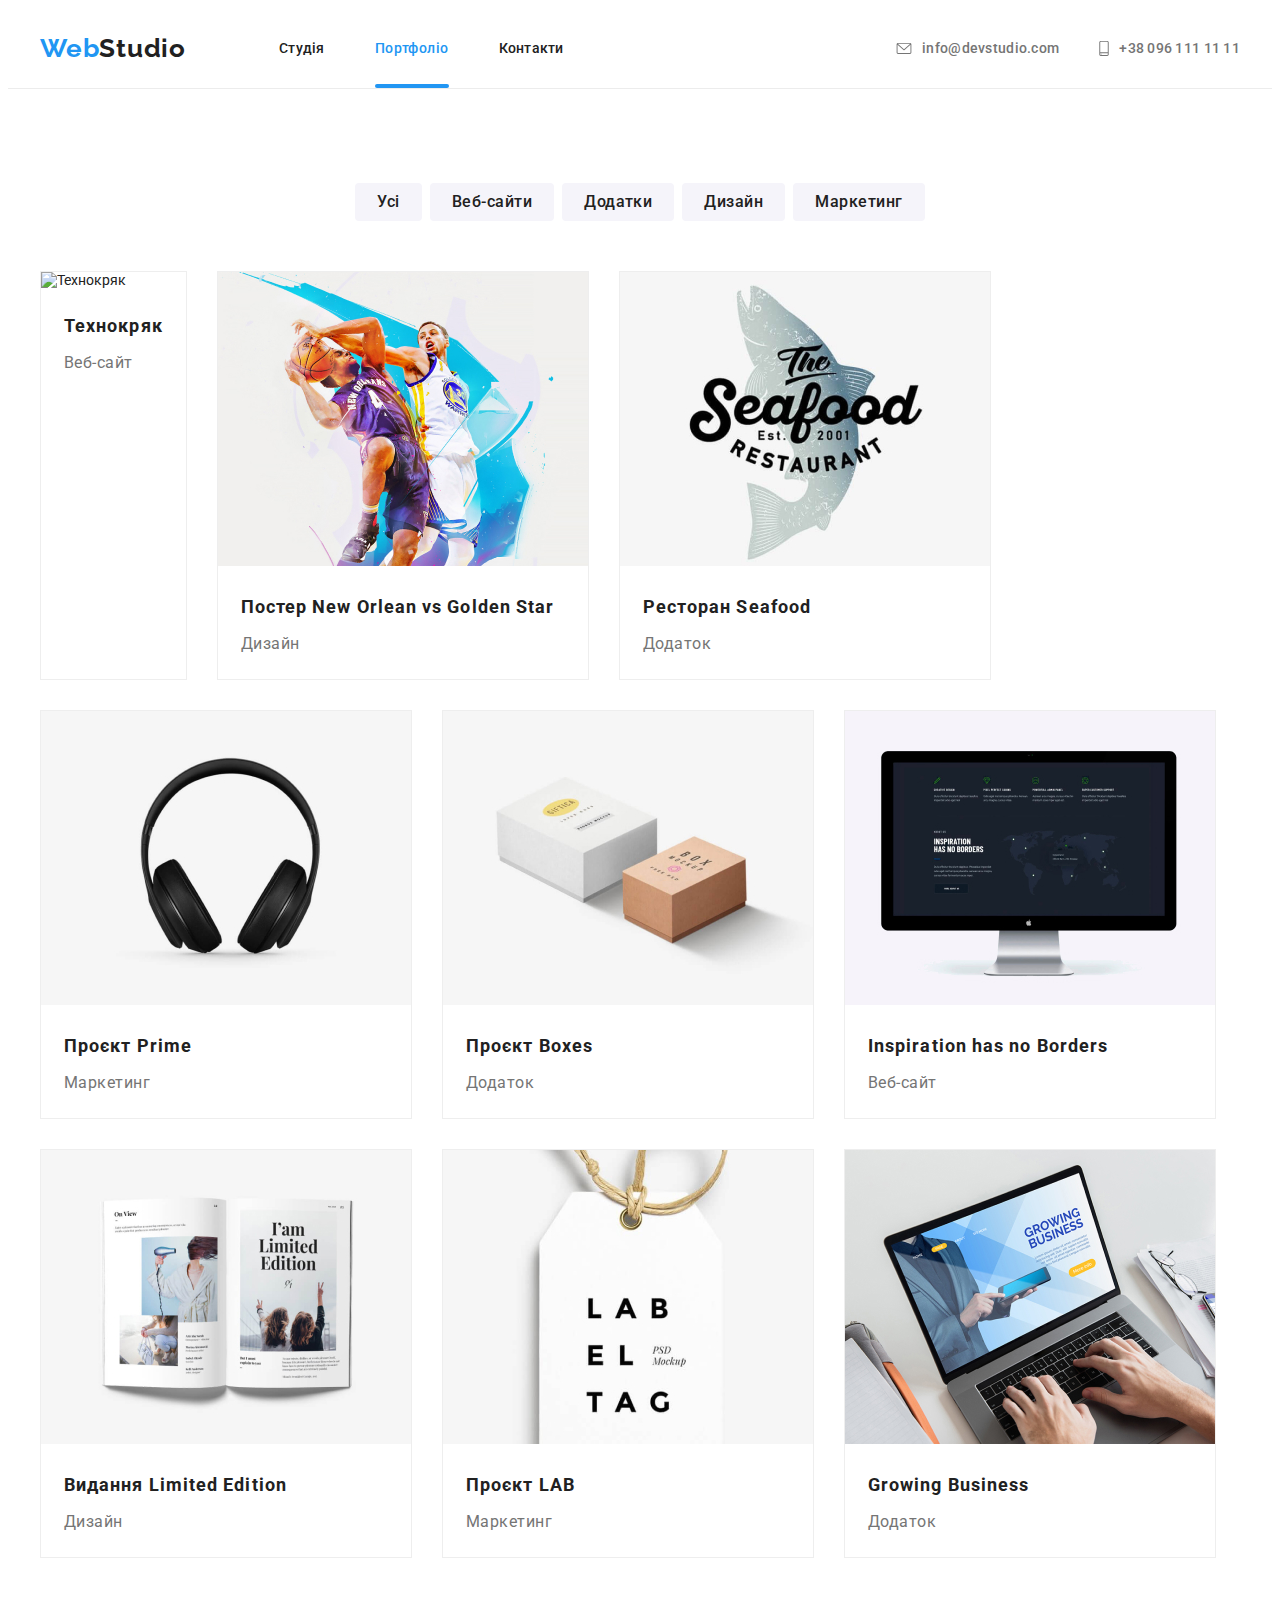
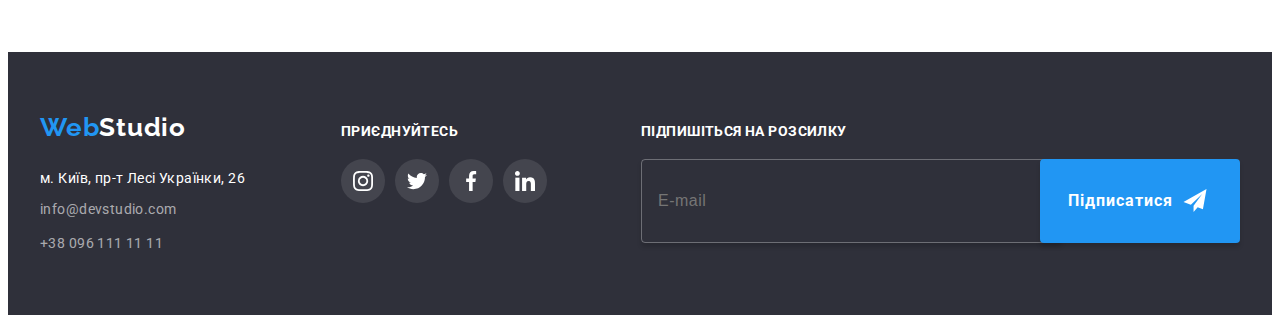
==== commit c067b5bb: "Merge pull request #7 from tr1pplexgod/lab6" ====
--- a/portfolio.html
+++ b/portfolio.html
@@ -96,13 +96,22 @@
                     <ul class="projects-list">
                         <li class="projects-list-element">
                             <a href="#" class="project-link">
-                                <img
-                                    class="projects-list-img"
-                                    src="img/technoo.jpg"
-                                    alt="Технокряк"
-                                    width="370"
-                                    height="294"
-                                />
+                                <div class="projects-wrap">
+                                    <img
+                                        class="projects-list-img"
+                                        src="img/technoo.jpg"
+                                        alt="Технокряк"
+                                        width="370"
+                                        height="294"
+                                    />
+                                    <p class="projects-text-cover">
+                                        Ресурс пропонує комплексні пропозиції з
+                                        різним рівнем функціоналу та сервісів.
+                                        Все це дозволить відвідувачу отримати
+                                        вичерпні відомості про компанію чи
+                                        приватну особу.
+                                    </p>
+                                </div>
                                 <div class="project-info">
                                     <h3 class="projects-list-title">
                                         Технокряк
@@ -113,13 +122,22 @@
                         </li>
                         <li class="projects-list-element">
                             <a href="#" class="project-link">
-                                <img
-                                    class="projects-list-img"
-                                    src="img/neworlean.jpg"
-                                    alt="Постер"
-                                    width="370"
-                                    height="294"
-                                />
+                                <div class="projects-wrap">
+                                    <img
+                                        class="projects-list-img"
+                                        src="img/neworlean.jpg"
+                                        alt="Постер"
+                                        width="370"
+                                        height="294"
+                                    />
+                                    <p class="projects-text-cover">
+                                        Ресурс пропонує комплексні пропозиції з
+                                        різним рівнем функціоналу та сервісів.
+                                        Все це дозволить відвідувачу отримати
+                                        вичерпні відомості про компанію чи
+                                        приватну особу.
+                                    </p>
+                                </div>
                                 <div class="project-info">
                                     <h3 class="projects-list-title">
                                         Постер New Orlean vs Golden Star
@@ -130,13 +148,22 @@
                         </li>
                         <li class="projects-list-element">
                             <a href="#" class="project-link">
-                                <img
-                                    class="projects-list-img"
-                                    src="img/seafood.jpg"
-                                    alt="Seafood"
-                                    width="370"
-                                    height="294"
-                                />
+                                <div class="projects-wrap">
+                                    <img
+                                        class="projects-list-img"
+                                        src="img/seafood.jpg"
+                                        alt="Seafood"
+                                        width="370"
+                                        height="294"
+                                    />
+                                    <p class="projects-text-cover">
+                                        Ресурс пропонує комплексні пропозиції з
+                                        різним рівнем функціоналу та сервісів.
+                                        Все це дозволить відвідувачу отримати
+                                        вичерпні відомості про компанію чи
+                                        приватну особу.
+                                    </p>
+                                </div>
                                 <div class="project-info">
                                     <h3 class="projects-list-title">
                                         Ресторан Seafood
@@ -147,13 +174,22 @@
                         </li>
                         <li class="projects-list-element">
                             <a href="#" class="project-link">
-                                <img
-                                    class="projects-list-img"
-                                    src="img/prime.jpg"
-                                    alt="Prime"
-                                    width="370"
-                                    height="294"
-                                />
+                                <div class="projects-wrap">
+                                    <img
+                                        class="projects-list-img"
+                                        src="img/prime.jpg"
+                                        alt="Prime"
+                                        width="370"
+                                        height="294"
+                                    />
+                                    <p class="projects-text-cover">
+                                        Ресурс пропонує комплексні пропозиції з
+                                        різним рівнем функціоналу та сервісів.
+                                        Все це дозволить відвідувачу отримати
+                                        вичерпні відомості про компанію чи
+                                        приватну особу.
+                                    </p>
+                                </div>
                                 <div class="project-info">
                                     <h3 class="projects-list-title">
                                         Проєкт Prime
@@ -164,13 +200,22 @@
                         </li>
                         <li class="projects-list-element">
                             <a href="#" class="project-link">
-                                <img
-                                    class="projects-list-img"
-                                    src="img/boxes.jpg"
-                                    alt="Boxes"
-                                    width="370"
-                                    height="294"
-                                />
+                                <div class="projects-wrap">
+                                    <img
+                                        class="projects-list-img"
+                                        src="img/boxes.jpg"
+                                        alt="Boxes"
+                                        width="370"
+                                        height="294"
+                                    />
+                                    <p class="projects-text-cover">
+                                        Ресурс пропонує комплексні пропозиції з
+                                        різним рівнем функціоналу та сервісів.
+                                        Все це дозволить відвідувачу отримати
+                                        вичерпні відомості про компанію чи
+                                        приватну особу.
+                                    </p>
+                                </div>
                                 <div class="project-info">
                                     <h3 class="projects-list-title">
                                         Проєкт Boxes
@@ -181,13 +226,22 @@
                         </li>
                         <li class="projects-list-element">
                             <a href="#" class="project-link">
-                                <img
-                                    class="projects-list-img"
-                                    src="img/inspiration.jpg"
-                                    alt="InspirationHasNoBorders"
-                                    width="370"
-                                    height="294"
-                                />
+                                <div class="projects-wrap">
+                                    <img
+                                        class="projects-list-img"
+                                        src="img/inspiration.jpg"
+                                        alt="InspirationHasNoBorders"
+                                        width="370"
+                                        height="294"
+                                    />
+                                    <p class="projects-text-cover">
+                                        Ресурс пропонує комплексні пропозиції з
+                                        різним рівнем функціоналу та сервісів.
+                                        Все це дозволить відвідувачу отримати
+                                        вичерпні відомості про компанію чи
+                                        приватну особу.
+                                    </p>
+                                </div>
                                 <div class="project-info">
                                     <h3 class="projects-list-title">
                                         Inspiration has no Borders
@@ -198,13 +252,22 @@
                         </li>
                         <li class="projects-list-element">
                             <a href="#" class="project-link">
-                                <img
-                                    class="projects-list-img"
-                                    src="img/limited.jpg"
-                                    alt="Limited edition"
-                                    width="370"
-                                    height="294"
-                                />
+                                <div class="projects-wrap">
+                                    <img
+                                        class="projects-list-img"
+                                        src="img/limited.jpg"
+                                        alt="Limited edition"
+                                        width="370"
+                                        height="294"
+                                    />
+                                    <p class="projects-text-cover">
+                                        Ресурс пропонує комплексні пропозиції з
+                                        різним рівнем функціоналу та сервісів.
+                                        Все це дозволить відвідувачу отримати
+                                        вичерпні відомості про компанію чи
+                                        приватну особу.
+                                    </p>
+                                </div>
                                 <div class="project-info">
                                     <h3 class="projects-list-title">
                                         Видання Limited Edition
@@ -215,13 +278,22 @@
                         </li>
                         <li class="projects-list-element">
                             <a href="#" class="project-link">
-                                <img
-                                    class="projects-list-img"
-                                    src="img/lab.jpg"
-                                    alt="LAB"
-                                    width="370"
-                                    height="294"
-                                />
+                                <div class="projects-wrap">
+                                    <img
+                                        class="projects-list-img"
+                                        src="img/lab.jpg"
+                                        alt="LAB"
+                                        width="370"
+                                        height="294"
+                                    />
+                                    <p class="projects-text-cover">
+                                        Ресурс пропонує комплексні пропозиції з
+                                        різним рівнем функціоналу та сервісів.
+                                        Все це дозволить відвідувачу отримати
+                                        вичерпні відомості про компанію чи
+                                        приватну особу.
+                                    </p>
+                                </div>
                                 <div class="project-info">
                                     <h3 class="projects-list-title">
                                         Проєкт LAB
@@ -232,13 +304,22 @@
                         </li>
                         <li class="projects-list-element">
                             <a href="#" class="project-link">
-                                <img
-                                    class="projects-list-img"
-                                    src="img/growing.jpg"
-                                    alt="GrowingBusiness"
-                                    width="370"
-                                    height="294"
-                                />
+                                <div class="projects-wrap">
+                                    <img
+                                        class="projects-list-img"
+                                        src="img/growing.jpg"
+                                        alt="GrowingBusiness"
+                                        width="370"
+                                        height="294"
+                                    />
+                                    <p class="projects-text-cover">
+                                        Ресурс пропонує комплексні пропозиції з
+                                        різним рівнем функціоналу та сервісів.
+                                        Все це дозволить відвідувачу отримати
+                                        вичерпні відомості про компанію чи
+                                        приватну особу.
+                                    </p>
+                                </div>
                                 <div class="project-info">
                                     <h3 class="projects-list-title">
                                         Growing Business
@@ -333,6 +414,31 @@
                             </li>
                         </ul>
                     </div>
+                    <div class="subscribe">
+                        <p class="subscribe-text">Підпишіться на розсилку</p>
+                        <form class="subscribe-form">
+                            <label class="subscribe-label-input">
+                                <input
+                                    type="email"
+                                    class="subscribe-input"
+                                    required
+                                    placeholder="E-mail"
+                                />
+                            </label>
+                            <button type="submit" class="subscribe-btn">
+                                Підписатися
+                                <svg
+                                    class="subscribe-btn-svg"
+                                    width="24"
+                                    height="24"
+                                >
+                                    <use
+                                        href="./img/svg/icons.svg#icon-send"
+                                    ></use>
+                                </svg>
+                            </button>
+                        </form>
+                    </div>
                 </div>
             </div>
         </footer>
--- a/css/styles.css
+++ b/css/styles.css
@@ -97,8 +97,12 @@
 }
 
 .page-link {
+    position: relative;
+    color: #212121;
+    text-decoration: none;
+    line-height: 1.14;
     font-weight: 500;
-    transition: color 300ms ease-in-out;
+    transition: color 250ms cubic-bezier(0.4, 0, 0.2, 1);
     letter-spacing: 0.02em;
 }
 
@@ -115,6 +119,18 @@
 .page-link:focus,
 .page-link.current {
     color: var(--blue);
+}
+
+.page-link-active::after {
+    position: absolute;
+    content: "";
+    bottom: -32px;
+    display: block;
+    left: 0;
+    border-radius: 2px;
+    width: 100%;
+    height: 4px;
+    background-color: var(--blue);
 }
 
 .sec1 {
@@ -231,6 +247,38 @@
     justify-content: center;
 }
 
+.activities-list-element {
+    position: relative;
+}
+
+.activities-list-element img {
+    display: block;
+}
+
+.activities-box {
+    display: flex;
+    height: 70px;
+    align-content: space-around;
+    justify-content: space-around;
+    align-items: center;
+    position: absolute;
+    width: 100%;
+    left: 0;
+    bottom: 0;
+    padding: 27px 0;
+    background: rgba(47, 48, 58, 0.8);
+}
+
+.activities-text {
+    font-size: 14px;
+    font-weight: 700;
+    line-height: 1.14;
+    text-align: center;
+    text-transform: uppercase;
+    letter-spacing: 0.03em;
+    color: var(--white);
+}
+
 .members {
     background: var(--like_white);
     text-align: center;
@@ -413,6 +461,31 @@
 .project-link:focus {
     box-shadow: 0px 1px 1px rgba(0, 0, 0, 0.12), 0px 4px 4px rgba(0, 0, 0, 0.06),
         1px 4px 6px rgba(0, 0, 0, 0.16);
+}
+
+.projects-wrap {
+    position: relative;
+    overflow: hidden;
+}
+
+.projects-text-cover {
+    position: absolute;
+    top: 0;
+    left: 0;
+    height: 101%;
+    width: 100%;
+    font-size: 18px;
+    line-height: 1.56;
+    background-color: rgba(33, 150, 243, 0.9);
+    color: #ffffff;
+    padding: 63px 24px;
+    transform: translateY(100%);
+    transition: transform 250ms cubic-bezier(0.4, 0, 0.2, 1);
+}
+
+.projects-list-element:hover .projects-text-cover,
+.projects-list-element:focus .projects-text-cover {
+    transform: translateY(0);
 }
 
 .footer {
@@ -441,6 +514,7 @@
     margin-bottom: 12px;
 }
 .address {
+    width: 207px;
     color: var(--white);
     line-height: 115%;
     letter-spacing: 0.03em;
@@ -575,3 +649,266 @@
     align-items: baseline;
     gap: 94px;
 }
+
+.backdrop {
+    position: fixed;
+    top: 0;
+    left: 0;
+    width: 100%;
+    height: 100%;
+    background-color: rgba(0, 0, 0, 0.2);
+    opacity: 1;
+    transition-duration: 250ms;
+    transition-timing-function: cubic-bezier(0.4, 0, 0.2, 1);
+    z-index: 1;
+}
+
+.backdrop.is-hidden {
+    opacity: 0;
+    pointer-events: none;
+}
+
+.modal {
+    position: absolute;
+    top: 50%;
+    left: 50%;
+    transform: translate(-50%, -50%);
+    padding: 40px;
+    min-width: 528px;
+    min-height: 581px;
+    background-color: var(--white);
+    opacity: 1;
+    border-radius: 4px;
+    box-shadow: 0px 2px 1px 0px rgba(0, 0, 0, 0.2),
+        0px 1px 1px 0px rgba(0, 0, 0, 0.14), 0px 1px 3px 0px rgba(0, 0, 0, 0.12);
+    transition-duration: 250ms;
+    transition-timing-function: cubic-bezier(0.4, 0, 0.2, 1);
+}
+
+.modal-close-btn {
+    display: flex;
+    position: absolute;
+    top: 8px;
+    right: 8px;
+    width: 30px;
+    height: 30px;
+    align-items: center;
+    border-radius: 50%;
+    background-color: var(--white);
+    border: 1px solid rgba(0, 0, 0, 0.1);
+    cursor: pointer;
+}
+
+.modal_icon {
+    width: 18px;
+    height: 18px;
+    fill: var(--black);
+    transition: fill 0.5s;
+}
+
+.modal-close-btn:hover .modal_icon,
+.modal-close-btn:focus .modal_icon {
+    fill: var(--blue);
+}
+
+.modal-form {
+    display: flex;
+    flex-wrap: wrap;
+    flex-direction: column;
+}
+
+.modal-title {
+    color: var(--black);
+    font-size: 20px;
+    font-weight: 700;
+    letter-spacing: 0.03em;
+    margin-bottom: 12px;
+    text-align: center;
+}
+
+.label-text {
+    display: block;
+    margin-bottom: 4px;
+}
+
+.form-label {
+    outline: none;
+}
+.form-li {
+    margin-top: 5px;
+    margin-bottom: 5px;
+}
+
+.form-input {
+    border: 1px solid rgba(33, 33, 33, 0.2);
+    border-radius: 4px;
+    width: 100%;
+    height: 40px;
+    padding-left: 42px;
+    cursor: pointer;
+    outline: none;
+    transition: border-color 250ms cubic-bezier(0.4, 0, 0.2, 1),
+        fill 250ms cubic-bezier(0.4, 0, 0.2, 1);
+}
+
+.form_textarea {
+    height: 120px;
+    width: 100%;
+    border-radius: 4px;
+    border: 1px #21212133 solid;
+    font-size: 12px;
+    font-weight: 400;
+    letter-spacing: 0.01em;
+    padding: 11px 12px;
+    resize: none;
+}
+
+.form-input:focus + .form-icon,
+.form-input:hover + .form-icon {
+    color: var(--blue);
+}
+
+.form-input:hover,
+.form-input:focus,
+.form_textarea:hover,
+.form_textarea:focus {
+    outline: 1px var(--blue) solid;
+}
+
+.form-label {
+    color: var(--grey);
+    font-size: 12px;
+    font-weight: 400;
+    letter-spacing: 0.01em;
+    position: relative;
+}
+
+.form-label:not(:first-child) {
+    margin-top: 10px;
+}
+
+.form-icon {
+    position: absolute;
+    color: var(--black);
+    bottom: 11px;
+    left: 12px;
+    transition: color 300ms ease-in-out;
+}
+
+.checkbox-div {
+    margin-top: 20px;
+    justify-content: center;
+    display: flex;
+    gap: 9px;
+}
+
+.form-a {
+    text-decoration: underline;
+    color: var(--blue);
+}
+
+.input-accept:checked + .label-accept::before {
+    user-select: none;
+    background-color: var(--blue);
+    border: none;
+    background-image: url(../img/svg/icons.svg#icon-check);
+    background-repeat: no-repeat;
+    background-position: center;
+}
+.input-accept:focus + .label-accept::before {
+    user-select: none;
+    border-color: var(--blue);
+}
+.button-form-div {
+    display: inline-block;
+    text-align: center;
+    margin-top: 30px;
+}
+
+.form-button {
+    background: var(--blue);
+    box-shadow: 0px 4px 4px rgba(0, 0, 0, 0.15);
+    border-radius: 4px;
+    border: none;
+    cursor: pointer;
+    padding: 10px 52px;
+    color: var(--white);
+    font-size: 16px;
+    font-weight: 700;
+    line-height: 1.875;
+    letter-spacing: 0.06em;
+    transition: background-color 300ms ease-in-out;
+}
+
+.form-button:hover,
+.form-button:focus {
+    background: #188ce8;
+}
+
+.subscribe {
+    flex-grow: 1;
+}
+
+.subscribe-form {
+    display: flex;
+}
+
+.subscribe-label-input {
+    flex-grow: 1;
+}
+.subscribe-input {
+    width: 100%;
+    height: 50px;
+    background: rgba(33, 150, 243, 0);
+    box-shadow: 0px 4px 4px rgba(0, 0, 0, 0.15);
+    border-radius: 4px;
+    border: 1px rgba(255, 255, 255, 0.3) solid;
+    padding: 16px 16px 16px 16px;
+    font-size: 16px;
+    line-height: 1.25;
+    letter-spacing: 0.03em;
+    color: rgba(255, 255, 255, 0.6);
+}
+
+.subscribe-btn {
+    width: 200px;
+    background: var(--blue);
+    box-shadow: 0px 4px 4px rgba(0, 0, 0, 0.15);
+    border-radius: 4px;
+    border: none;
+    padding: 10px 28px;
+    margin-left: 12px;
+    font-size: 16px;
+    font-weight: 700;
+    line-height: 1.875;
+    letter-spacing: 0.06em;
+    color: var(--white);
+    display: flex;
+    align-items: center;
+    transition: background-color 300ms ease-in-out;
+}
+
+.subscribe-btn:hover,
+.subscribe-btn:focus {
+    background-color: #188ce8;
+}
+
+.subscribe-text {
+    height: 207px;
+    height: 16px;
+    color: var(--white);
+    font-weight: 700;
+    letter-spacing: 0.03em;
+    text-transform: uppercase;
+    margin-bottom: 20px;
+}
+
+.subscribe-btn-svg {
+    margin-left: 10px;
+    fill: currentColor;
+}
+
+.subscribe-input:focus,
+.subscribe-input:hover {
+    outline-color: var(--blue);
+}
